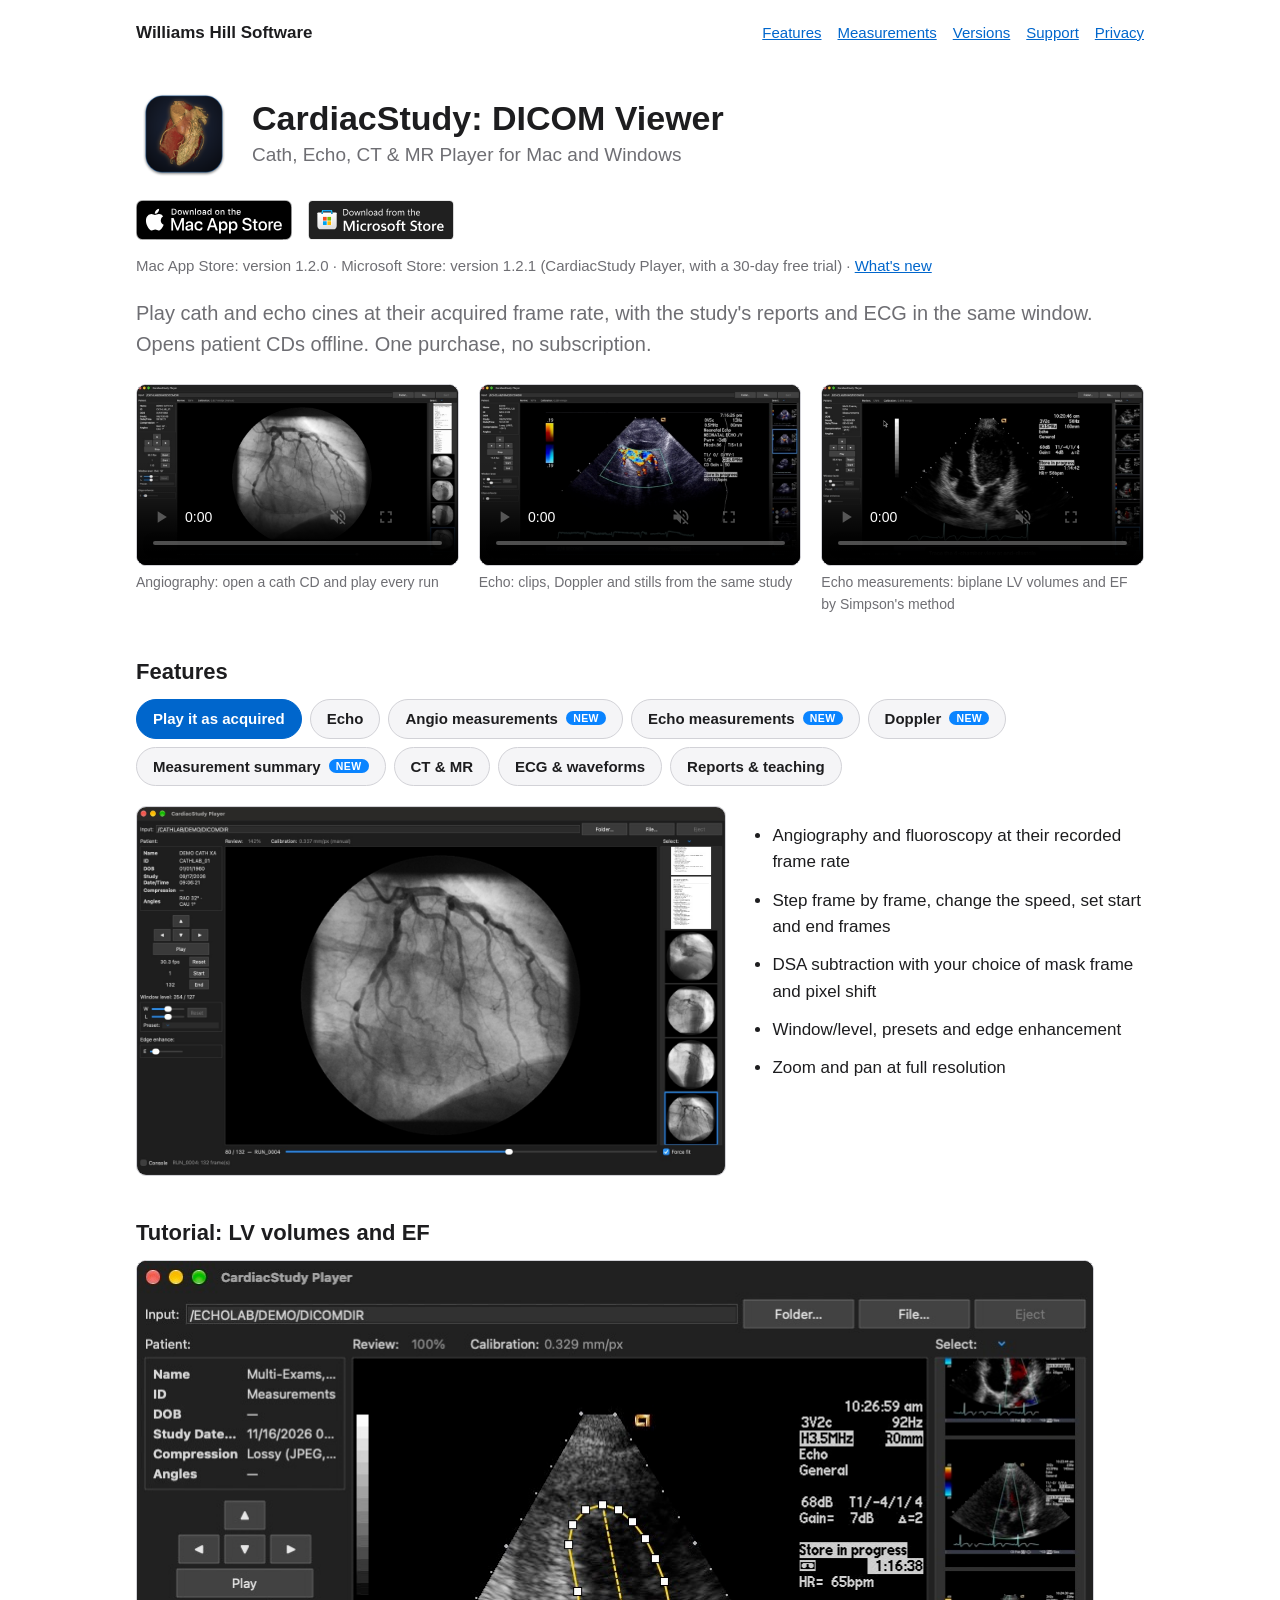
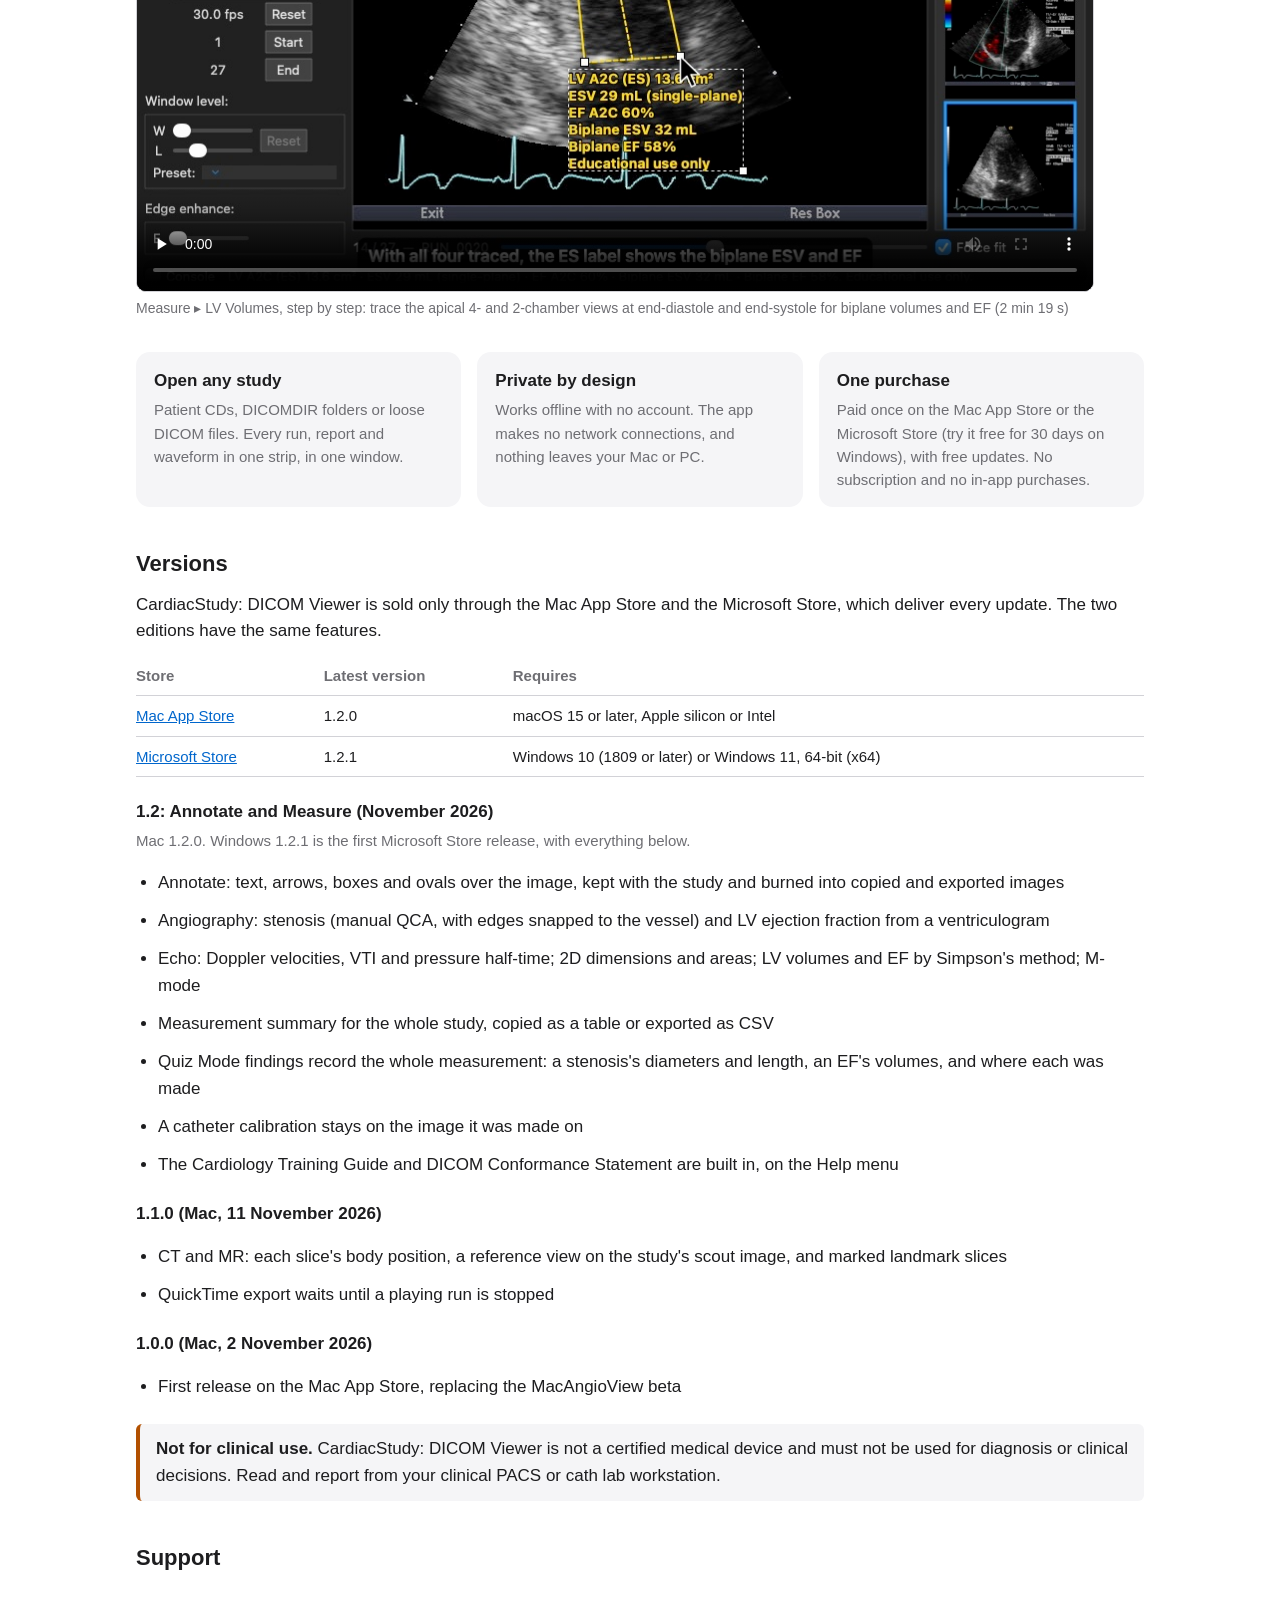
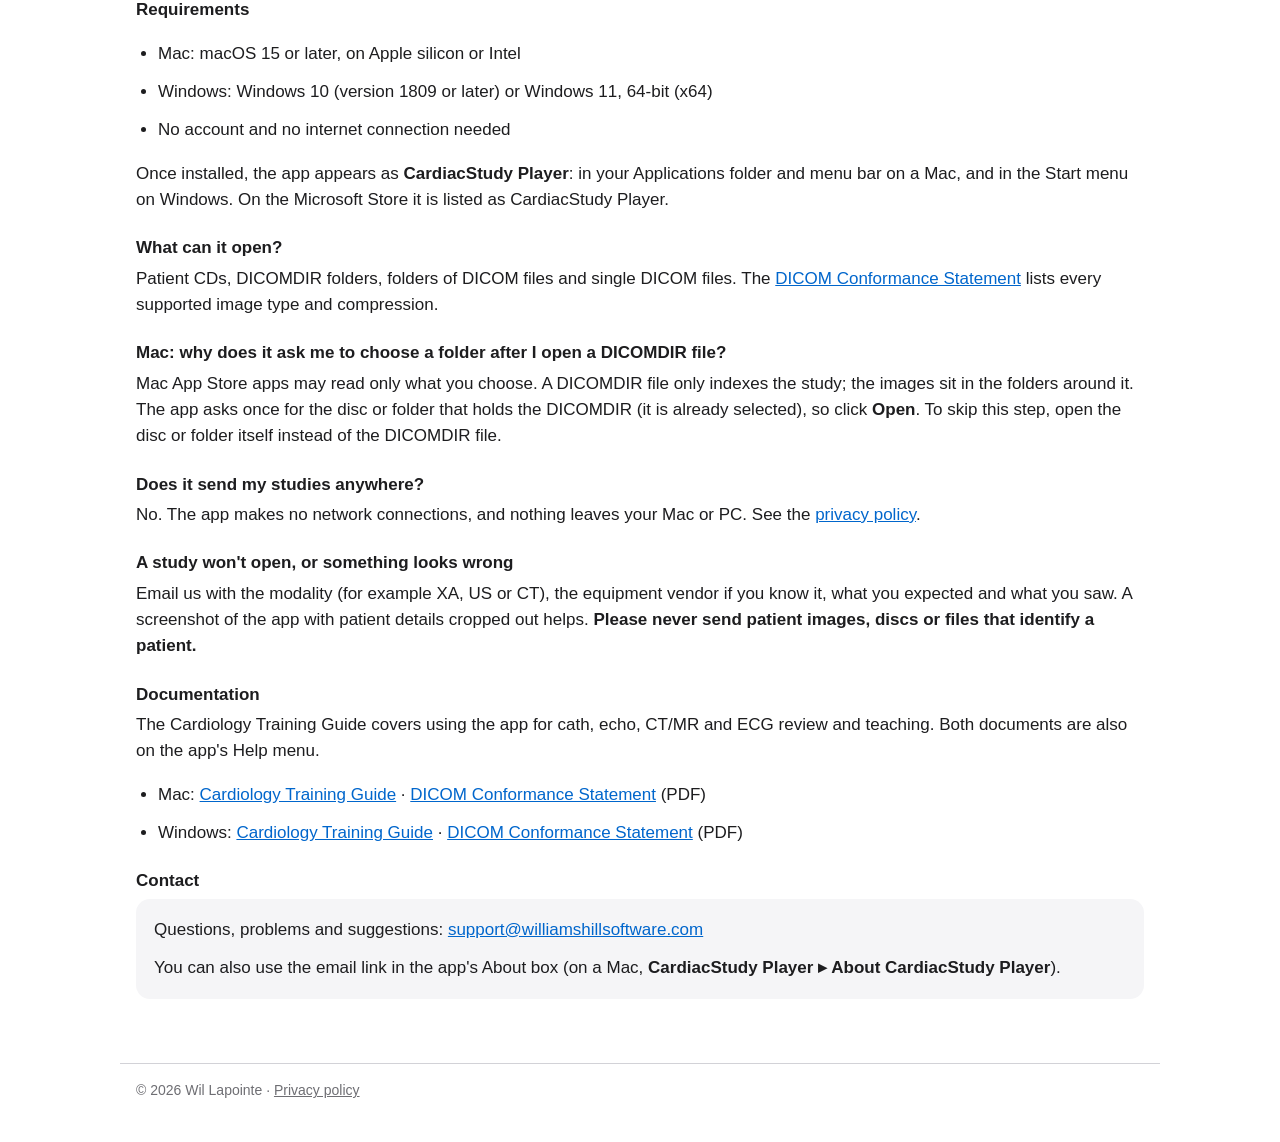
==== cardiacstudy-player/index.html @ da665a89 "Measurements by modality page; training guide with the new chapter /cardiacstudy-player/measurements" ====
<!doctype html>
<html lang="en">
<head>
<meta charset="utf-8">
<meta name="viewport" content="width=device-width, initial-scale=1">
<title>CardiacStudy: DICOM Viewer — Cath, Echo, CT &amp; MR Player for Mac and Windows</title>
<meta name="description" content="CardiacStudy: DICOM Viewer is a DICOM viewer for Mac and Windows for cath, echo, cardiac CT/MR and ECG studies: cines at their acquired frame rate, reports and ECG alongside, measurements and Quiz Mode for teaching. Offline, one purchase on the Mac App Store or the Microsoft Store.">
<link rel="stylesheet" href="/site.css">
<link rel="icon" href="/cardiacstudy-player/icon.png">
</head>
<body class="wide">
<header class="site">
  <a class="brand" href="/">Williams Hill Software</a>
  <nav><a href="#features">Features</a><a href="/cardiacstudy-player/measurements.html">Measurements</a><a href="#versions">Versions</a><a href="#support">Support</a><a href="/cardiacstudy-player/privacy.html">Privacy</a></nav>
</header>
<main>
  <div class="app-head">
    <img src="/cardiacstudy-player/icon.png" alt="CardiacStudy: DICOM Viewer icon">
    <div>
      <h1>CardiacStudy: DICOM Viewer</h1>
      <p>Cath, Echo, CT &amp; MR Player for Mac and Windows</p>
    </div>
  </div>

  <div class="badges">
    <a class="store-badge" href="https://apps.apple.com/app/id6824492948">
      <picture>
        <source srcset="/badges/mac-app-store-white.svg" media="(prefers-color-scheme: dark)">
        <img src="/badges/mac-app-store-black.svg" alt="Download on the Mac App Store" width="156" height="40">
      </picture>
    </a>
    <a class="store-badge" href="https://apps.microsoft.com/detail/9NCS1WJT41L2">
      <picture>
        <source srcset="/badges/microsoft-store-light.svg" media="(prefers-color-scheme: dark)">
        <img src="/badges/microsoft-store-dark.svg" alt="Get it from Microsoft" width="147" height="40">
      </picture>
    </a>
  </div>
  <p class="latest">Mac App Store: version <span id="mac-version">1.2.0</span> · Microsoft Store: version 1.2.1 (CardiacStudy Player, with a 30-day free trial) · <a href="#versions">What's new</a></p>

  <p class="lede">Play cath and echo cines at their acquired frame rate, with the study's reports and ECG in the same window. Opens patient CDs offline. One purchase, no subscription.</p>

  <div class="previews">
    <figure>
      <video src="/cardiacstudy-player/media/preview-angiography.mp4" poster="/cardiacstudy-player/media/poster-angiography.jpg"
             width="960" height="540" autoplay muted loop playsinline controls preload="metadata"
             aria-label="App preview: opening a cath study and playing coronary angiography runs"></video>
      <figcaption>Angiography: open a cath CD and play every run</figcaption>
    </figure>
    <figure>
      <video src="/cardiacstudy-player/media/preview-echo.mp4" poster="/cardiacstudy-player/media/poster-echo.jpg"
             width="960" height="540" autoplay muted loop playsinline controls preload="metadata"
             aria-label="App preview: playing echocardiography clips"></video>
      <figcaption>Echo: clips, Doppler and stills from the same study</figcaption>
    </figure>
    <figure>
      <video src="/cardiacstudy-player/media/preview-echo-biplane.mp4" poster="/cardiacstudy-player/media/poster-echo-biplane.jpg"
             width="960" height="540" autoplay muted loop playsinline controls preload="metadata"
             aria-label="App preview: tracing the left ventricle for biplane Simpson's volumes and ejection fraction"></video>
      <figcaption>Echo measurements: biplane LV volumes and EF by Simpson's method</figcaption>
    </figure>
  </div>

  <h2 id="features">Features</h2>
  <div class="tabs" role="tablist" aria-label="Features" hidden>
    <button class="tab" role="tab" aria-selected="true" aria-controls="f-play" id="t-play">Play it as acquired</button>
    <button class="tab" role="tab" aria-selected="false" aria-controls="f-echo" id="t-echo">Echo</button>
    <button class="tab" role="tab" aria-selected="false" aria-controls="f-angio-measure" id="t-angio-measure">Angio measurements <span class="new">New</span></button>
    <button class="tab" role="tab" aria-selected="false" aria-controls="f-echo-measure" id="t-echo-measure">Echo measurements <span class="new">New</span></button>
    <button class="tab" role="tab" aria-selected="false" aria-controls="f-doppler" id="t-doppler">Doppler <span class="new">New</span></button>
    <button class="tab" role="tab" aria-selected="false" aria-controls="f-summary" id="t-summary">Measurement summary <span class="new">New</span></button>
    <button class="tab" role="tab" aria-selected="false" aria-controls="f-ct" id="t-ct">CT &amp; MR</button>
    <button class="tab" role="tab" aria-selected="false" aria-controls="f-ecg" id="t-ecg">ECG &amp; waveforms</button>
    <button class="tab" role="tab" aria-selected="false" aria-controls="f-report" id="t-report">Reports &amp; teaching</button>
  </div>

  <section class="page" id="f-play" role="tabpanel" aria-labelledby="t-play">
    <img src="/cardiacstudy-player/media/angiography.jpg" width="1440" height="900" loading="lazy"
         alt="CardiacStudy: DICOM Viewer showing a coronary angiogram with the run thumbnails beside it">
    <div>
      <h3>Play it as acquired</h3>
      <ul>
        <li>Angiography and fluoroscopy at their recorded frame rate</li>
        <li>Step frame by frame, change the speed, set start and end frames</li>
        <li>DSA subtraction with your choice of mask frame and pixel shift</li>
        <li>Window/level, presets and edge enhancement</li>
        <li>Zoom and pan at full resolution</li>
      </ul>
    </div>
  </section>

  <section class="page" id="f-echo" role="tabpanel" aria-labelledby="t-echo">
    <img src="/cardiacstudy-player/media/echo.jpg" width="1440" height="900" loading="lazy"
         alt="CardiacStudy: DICOM Viewer showing an echocardiography Doppler image">
    <div>
      <h3>Echo</h3>
      <ul>
        <li>Echo clips, video and still images</li>
        <li>Calipers calibrated from the ultrasound region or to catheter size</li>
        <li>Reads current DICOM compression, including JPEG XL</li>
      </ul>
    </div>
  </section>

  <section class="page" id="f-angio-measure" role="tabpanel" aria-labelledby="t-angio-measure">
    <img src="/cardiacstudy-player/media/angio-stenosis.jpg" width="1440" height="900" loading="lazy"
         alt="CardiacStudy: DICOM Viewer zoomed onto a circumflex lesion measured at 68% diameter stenosis, calibrated on the guiding catheter">
    <div>
      <h3>Angio measurements (new in 1.2)</h3>
      <ul>
        <li>Stenosis: reference and minimal lumen diameters that snap to the vessel edges, a second reference and lesion length</li>
        <li>% diameter and % area stenosis, in millimetres once the caliper is calibrated on the catheter</li>
        <li>LV ejection fraction from end-diastolic and end-systolic ventriculogram traces</li>
        <li>Text, arrows, boxes and ovals, kept with the study and burned into copies and exports</li>
        <li>Every result is labelled "Educational use only"</li>
      </ul>
      <p><a href="/cardiacstudy-player/measurements.html">All measurements by modality</a></p>
    </div>
  </section>

  <section class="page" id="f-echo-measure" role="tabpanel" aria-labelledby="t-echo-measure">
    <img src="/cardiacstudy-player/media/echo-biplane.jpg" width="1440" height="900" loading="lazy"
         alt="CardiacStudy: DICOM Viewer showing an apical 2-chamber LV trace with the biplane Simpson's volumes and ejection fraction">
    <div>
      <h3>Echo measurements (new in 1.2)</h3>
      <ul>
        <li>LV volumes and EF by Simpson's method, single-plane or biplane across two clips</li>
        <li>Doppler velocities, VTI and pressure half-time, with E/A and E/e′</li>
        <li>2D dimensions and areas, LV mass, LA volume and M-mode</li>
        <li>Each calibrated by the ultrasound region it is drawn in</li>
        <li>A measurement summary for the whole study, copied as a table or exported as CSV, with no patient details from the images</li>
      </ul>
      <p><a href="/cardiacstudy-player/measurements.html">All measurements by modality</a></p>
    </div>
  </section>

  <section class="page" id="f-doppler" role="tabpanel" aria-labelledby="t-doppler">
    <img src="/cardiacstudy-player/media/echo-doppler.jpg" width="1440" height="900" loading="lazy"
         alt="CardiacStudy: DICOM Viewer showing a mitral inflow pulsed-wave Doppler strip with E and A velocities, peak gradients and E/A measured">
    <div>
      <h3>Doppler (new in 1.2)</h3>
      <ul>
        <li>Peak velocities and gradients, VTI and pressure half-time on PW and CW Doppler strips</li>
        <li>E/A and E/e′ worked out for you</li>
        <li>Calibrated from the Doppler region's own velocity scale, so no manual setup</li>
        <li>The pointer is a crosshair wherever a click places a point</li>
      </ul>
    </div>
  </section>

  <section class="page" id="f-summary" role="tabpanel" aria-labelledby="t-summary">
    <img src="/cardiacstudy-player/media/measurement-summary.jpg" width="1440" height="900" loading="lazy"
         alt="CardiacStudy: DICOM Viewer's Measurement Summary window listing every measurement in an echo study with study results such as biplane EF">
    <div>
      <h3>Measurement summary (new in 1.2)</h3>
      <ul>
        <li>Every measurement in the study in one window, with where each was made</li>
        <li>The mean of repeated measurements (never of stenoses)</li>
        <li>Study results that combine images, such as biplane EF, stroke volume and aortic valve area</li>
        <li>A catheter calibration is listed too, so you can see what a run's lengths are based on</li>
        <li>Copy as a table or export CSV, with no patient details from the images</li>
      </ul>
    </div>
  </section>

  <section class="page" id="f-ct" role="tabpanel" aria-labelledby="t-ct">
    <img src="/cardiacstudy-player/media/ct.jpg" width="1440" height="900" loading="lazy"
         alt="CardiacStudy: DICOM Viewer showing a cardiac CT slice with its position on a scout reference view and marked landmark slices">
    <div>
      <h3>CT &amp; MR</h3>
      <ul>
        <li>CT and MR series you step through slice by slice</li>
        <li>Each slice's body position, for example "S 42.5 mm"</li>
        <li>A reference view on the study's own scout image: click or drag it to jump to any level</li>
        <li>Mark landmark slices (Aortic root, Left main, LAD, Apex or your own names) and jump back to them</li>
      </ul>
    </div>
  </section>

  <section class="page" id="f-ecg" role="tabpanel" aria-labelledby="t-ecg">
    <img src="/cardiacstudy-player/media/ecg.jpg" width="1440" height="900" loading="lazy"
         alt="CardiacStudy: DICOM Viewer showing a 12-lead ECG drawn as lead strips">
    <div>
      <h3>ECG &amp; waveforms</h3>
      <ul>
        <li>12-lead ECG and hemodynamic waveforms drawn as calibrated lead strips</li>
        <li>Paged like a document, right beside the imaging</li>
      </ul>
    </div>
  </section>

  <section class="page" id="f-report" role="tabpanel" aria-labelledby="t-report">
    <img src="/cardiacstudy-player/media/report.jpg" width="1440" height="900" loading="lazy"
         alt="CardiacStudy: DICOM Viewer showing a quantitative arteriography report">
    <div>
      <h3>Reports &amp; teaching</h3>
      <ul>
        <li>Structured reports, PDF reports and presentation states, paged like documents</li>
        <li>Quiz Mode: hide the report, read the images cold, record your findings with the measurements behind them, then compare</li>
        <li>Export QuickTime movies and still frames for lectures</li>
        <li>Crop burned-in patient details out of exported images</li>
      </ul>
    </div>
  </section>

  <h2 id="tutorial">Tutorial: LV volumes and EF</h2>
  <figure class="tutorial">
    <video src="/cardiacstudy-player/media/walkthrough-lv-volumes.mp4" poster="/cardiacstudy-player/media/poster-walkthrough-lv-volumes.jpg"
           width="958" height="632" controls playsinline preload="none"
           aria-label="Tutorial: tracing the LV in apical 4- and 2-chamber views at end-diastole and end-systole for biplane Simpson's volumes and ejection fraction"></video>
    <figcaption>Measure ▸ LV Volumes, step by step: trace the apical 4- and 2-chamber views at end-diastole and end-systole for biplane volumes and EF (2 min 19 s)</figcaption>
  </figure>

  <div class="facts">
    <div><strong>Open any study</strong><p>Patient CDs, DICOMDIR folders or loose DICOM files. Every run, report and waveform in one strip, in one window.</p></div>
    <div><strong>Private by design</strong><p>Works offline with no account. The app makes no network connections, and nothing leaves your Mac or PC.</p></div>
    <div><strong>One purchase</strong><p>Paid once on the Mac App Store or the Microsoft Store (try it free for 30 days on Windows), with free updates. No subscription and no in-app purchases.</p></div>
  </div>

  <h2 id="versions">Versions</h2>
  <p>CardiacStudy: DICOM Viewer is sold only through the Mac App Store and the Microsoft Store, which deliver every update. The two editions have the same features.</p>
  <table class="versions">
    <thead><tr><th>Store</th><th>Latest version</th><th>Requires</th></tr></thead>
    <tbody>
      <tr><td><a href="https://apps.apple.com/app/id6824492948">Mac App Store</a></td><td><span id="mac-version-2">1.2.0</span></td><td>macOS 15 or later, Apple silicon or Intel</td></tr>
      <tr><td><a href="https://apps.microsoft.com/detail/9NCS1WJT41L2">Microsoft Store</a></td><td>1.2.1</td><td>Windows 10 (1809 or later) or Windows 11, 64-bit (x64)</td></tr>
    </tbody>
  </table>

  <h3>1.2: Annotate and Measure (November 2026)</h3>
  <p class="ver-note">Mac 1.2.0. Windows 1.2.1 is the first Microsoft Store release, with everything below.</p>
  <ul>
    <li>Annotate: text, arrows, boxes and ovals over the image, kept with the study and burned into copied and exported images</li>
    <li>Angiography: stenosis (manual QCA, with edges snapped to the vessel) and LV ejection fraction from a ventriculogram</li>
    <li>Echo: Doppler velocities, VTI and pressure half-time; 2D dimensions and areas; LV volumes and EF by Simpson's method; M-mode</li>
    <li>Measurement summary for the whole study, copied as a table or exported as CSV</li>
    <li>Quiz Mode findings record the whole measurement: a stenosis's diameters and length, an EF's volumes, and where each was made</li>
    <li>A catheter calibration stays on the image it was made on</li>
    <li>The Cardiology Training Guide and DICOM Conformance Statement are built in, on the Help menu</li>
  </ul>

  <h3>1.1.0 (Mac, 11 November 2026)</h3>
  <ul>
    <li>CT and MR: each slice's body position, a reference view on the study's scout image, and marked landmark slices</li>
    <li>QuickTime export waits until a playing run is stopped</li>
  </ul>

  <h3>1.0.0 (Mac, 2 November 2026)</h3>
  <ul>
    <li>First release on the Mac App Store, replacing the MacAngioView beta</li>
  </ul>

  <div class="notice">
    <p><strong>Not for clinical use.</strong> CardiacStudy: DICOM Viewer is not a certified medical device and must not be used for diagnosis or clinical decisions. Read and report from your clinical PACS or cath lab workstation.</p>
  </div>

  <h2 id="support">Support</h2>

  <h3>Requirements</h3>
  <ul>
    <li>Mac: macOS 15 or later, on Apple silicon or Intel</li>
    <li>Windows: Windows 10 (version 1809 or later) or Windows 11, 64-bit (x64)</li>
    <li>No account and no internet connection needed</li>
  </ul>
  <p>Once installed, the app appears as <strong>CardiacStudy Player</strong>: in your Applications folder and menu bar on a Mac, and in the Start menu on Windows. On the Microsoft Store it is listed as CardiacStudy Player.</p>

  <h3>What can it open?</h3>
  <p>Patient CDs, DICOMDIR folders, folders of DICOM files and single DICOM files. The <a href="/cardiacstudy-player/DICOM_CONFORMANCE.pdf">DICOM Conformance Statement</a> lists every supported image type and compression.</p>

  <h3>Mac: why does it ask me to choose a folder after I open a DICOMDIR file?</h3>
  <p>Mac App Store apps may read only what you choose. A DICOMDIR file only indexes the study; the images sit in the folders around it. The app asks once for the disc or folder that holds the DICOMDIR (it is already selected), so click <strong>Open</strong>. To skip this step, open the disc or folder itself instead of the DICOMDIR file.</p>

  <h3>Does it send my studies anywhere?</h3>
  <p>No. The app makes no network connections, and nothing leaves your Mac or PC. See the <a href="/cardiacstudy-player/privacy.html">privacy policy</a>.</p>

  <h3>A study won't open, or something looks wrong</h3>
  <p>Email us with the modality (for example XA, US or CT), the equipment vendor if you know it, what you expected and what you saw. A screenshot of the app with patient details cropped out helps. <strong>Please never send patient images, discs or files that identify a patient.</strong></p>

  <h3>Documentation</h3>
  <p>The Cardiology Training Guide covers using the app for cath, echo, CT/MR and ECG review and teaching. Both documents are also on the app's Help menu.</p>
  <ul>
    <li>Mac: <a href="/cardiacstudy-player/CardiacStudyPlayer-Cardiology-Training-Guide.pdf">Cardiology Training Guide</a> · <a href="/cardiacstudy-player/DICOM_CONFORMANCE.pdf">DICOM Conformance Statement</a> (PDF)</li>
    <li>Windows: <a href="/cardiacstudy-player/windows/CardiacStudyPlayer-Cardiology-Training-Guide.pdf">Cardiology Training Guide</a> · <a href="/cardiacstudy-player/windows/DICOM_CONFORMANCE.pdf">DICOM Conformance Statement</a> (PDF)</li>
  </ul>

  <h3>Contact</h3>
  <div class="contact">
    <p>Questions, problems and suggestions: <a href="mailto:support@williamshillsoftware.com">support@williamshillsoftware.com</a></p>
    <p>You can also use the email link in the app's About box (on a Mac, <strong>CardiacStudy Player ▸ About CardiacStudy Player</strong>).</p>
  </div>
</main>
<footer>© 2026 Wil Lapointe · <a href="/cardiacstudy-player/privacy.html">Privacy policy</a></footer>
<script>
// Feature pages: one page at a time once JavaScript runs; without it every
// page shows, stacked.
(function () {
  var tabs = document.querySelector('.tabs');
  if (!tabs) return;
  var buttons = tabs.querySelectorAll('.tab');
  function show(btn) {
    buttons.forEach(function (b) {
      var on = b === btn;
      b.setAttribute('aria-selected', String(on));
      document.getElementById(b.getAttribute('aria-controls')).hidden = !on;
    });
  }
  tabs.hidden = false;
  show(buttons[0]);
  tabs.addEventListener('click', function (e) {
    var btn = e.target.closest('.tab');
    if (btn) show(btn);
  });
})();
</script>
<script>
// The Mac App Store's current version, from Apple's public lookup (JSONP,
// as it sends no CORS header). On any failure the version written above stays.
function macVersion(r) {
  var v = r && r.results && r.results[0] && r.results[0].version;
  if (!v) return;
  ['mac-version', 'mac-version-2'].forEach(function (id) {
    var el = document.getElementById(id);
    if (el) el.textContent = v;
  });
}
</script>
<script async src="https://itunes.apple.com/lookup?id=6824492948&amp;callback=macVersion"></script>
</body>
</html>
---- site.css ----
:root {
  --bg: #ffffff; --panel: #f5f5f7; --text: #1d1d1f; --muted: #6e6e73;
  --rule: #d2d2d7; --link: #0066cc; --warn: #b25000;
}
@media (prefers-color-scheme: dark) {
  :root {
    --bg: #1d1d1f; --panel: #2c2c2e; --text: #f5f5f7; --muted: #a1a1a6;
    --rule: #424245; --link: #2997ff; --warn: #ff9f0a;
  }
}
* { box-sizing: border-box; }
body {
  margin: 0; background: var(--bg); color: var(--text);
  font: 17px/1.55 -apple-system, BlinkMacSystemFont, "Helvetica Neue", Helvetica, Arial, sans-serif;
}
a { color: var(--link); }
header.site {
  max-width: 760px; margin: 0 auto; padding: 20px 16px 0;
  display: flex; justify-content: space-between; align-items: baseline; gap: 16px; flex-wrap: wrap;
}
header.site .brand { font-weight: 600; color: var(--text); text-decoration: none; }
header.site nav a { margin-left: 16px; font-size: 15px; }
header.site nav a:first-child { margin-left: 0; }
main { max-width: 760px; margin: 0 auto; padding: 40px 16px 64px; }
h1 { font-size: 34px; line-height: 1.15; margin: 0 0 6px; }
h2 { font-size: 22px; margin: 40px 0 10px; }
h3 { font-size: 17px; margin: 22px 0 4px; }
p, li { margin: 0 0 12px; }
ul { padding-left: 22px; }
.lede { font-size: 20px; color: var(--muted); margin: 0 0 24px; }
.updated { color: var(--muted); margin: 0 0 32px; }
.app-head { display: flex; gap: 20px; align-items: center; margin-bottom: 8px; }
.app-head img { width: 96px; height: 96px; flex: none; }
.app-head h1 { margin: 0; }
.app-head p { margin: 2px 0 0; color: var(--muted); font-size: 19px; }
.card {
  display: flex; gap: 18px; align-items: center; padding: 18px;
  background: var(--panel); border-radius: 14px; text-decoration: none; color: var(--text);
}
.card img { width: 72px; height: 72px; flex: none; }
.card strong { display: block; font-size: 19px; }
.card span { color: var(--muted); }
/* Apple badge rules: at least 40 px tall, clear space of a quarter of its height. */
.store-badge { display: inline-block; margin: 10px 0 14px; }
.store-badge img { display: block; height: 40px; width: auto; }
.notice {
  border-left: 4px solid var(--warn); background: var(--panel);
  padding: 12px 16px; border-radius: 6px; margin: 24px 0;
}
.notice p { margin: 0; }
.contact { background: var(--panel); border-radius: 14px; padding: 18px; }
.contact p:last-child { margin-bottom: 0; }
footer {
  max-width: 760px; margin: 0 auto; padding: 16px 16px 40px;
  border-top: 1px solid var(--rule); color: var(--muted); font-size: 14px;
}
footer a { color: var(--muted); }
@media (max-width: 480px) {
  h1 { font-size: 28px; }
  .app-head img { width: 72px; height: 72px; }
}

/* Wide product page (CardiacStudy Player): room for two columns of media. */
body.wide header.site, body.wide main, body.wide footer { max-width: 1040px; }
.previews {
  display: grid; grid-template-columns: repeat(auto-fit, minmax(min(100%, 300px), 1fr));
  gap: 20px; margin: 8px 0 8px;
}
.previews figure { margin: 0; min-width: 0; }
.previews video, .page img {
  display: block; width: 100%; height: auto; background: #000;
  border: 1px solid var(--rule); border-radius: 10px;
}
.previews figcaption { color: var(--muted); font-size: 14px; margin-top: 6px; }
.tutorial { margin: 8px 0 24px; max-width: 958px; }
.tutorial video { display: block; width: 100%; height: auto; background: #000; border: 1px solid var(--rule); border-radius: 10px; }
.tutorial figcaption { color: var(--muted); font-size: 14px; margin-top: 6px; }
.new { font-size: .7em; font-weight: 700; text-transform: uppercase; letter-spacing: .04em; color: #fff; background: #0a84ff; border-radius: 999px; padding: 1px 7px; margin-left: 4px; vertical-align: 2px; }
.tabs { display: flex; flex-wrap: wrap; gap: 8px; margin: 0 0 20px; }
.tab {
  font: inherit; font-size: 15px; font-weight: 600; cursor: pointer;
  background: var(--panel); color: var(--text); border: 1px solid var(--rule);
  border-radius: 999px; padding: 7px 16px;
}
.tab[aria-selected="true"] { background: var(--link); border-color: var(--link); color: #fff; }
.page {
  display: grid; grid-template-columns: minmax(0, 3fr) minmax(0, 2fr);
  gap: 24px; align-items: start; margin-bottom: 28px;
}
.page h3 { margin-top: 0; }
.tabs:not([hidden]) ~ .page h3 { display: none; }
.facts {
  display: grid; grid-template-columns: repeat(auto-fit, minmax(240px, 1fr));
  gap: 16px; margin: 32px 0 8px;
}
.facts div { background: var(--panel); border-radius: 14px; padding: 16px 18px; }
.facts p { margin: 4px 0 0; color: var(--muted); font-size: 15px; }
@media (max-width: 720px) {
  .page { grid-template-columns: 1fr; }
}
.tabs[hidden], .page[hidden] { display: none; }
.badges { display: flex; flex-wrap: wrap; gap: 0 16px; align-items: center; }
.latest { color: var(--muted); font-size: 15px; margin: 0 0 20px; }
table.versions { border-collapse: collapse; width: 100%; margin: 8px 0 16px; font-size: 15px; }
table.versions th, table.versions td { text-align: left; padding: 8px 12px 8px 0; border-bottom: 1px solid var(--rule); vertical-align: top; }
table.versions th { color: var(--muted); font-weight: 600; }
.ver-note { color: var(--muted); font-size: 15px; margin: 0 0 8px; }
/* Measurements by modality: three-column reference tables; on a phone each
   row stacks into a card, with its column names as small labels. */
table.meas { border-collapse: collapse; width: 100%; font-size: 15px; margin: 8px 0 16px; }
table.meas th, table.meas td { text-align: left; vertical-align: top; padding: 10px 12px; border-bottom: 1px solid var(--rule); }
table.meas th { color: var(--muted); font-weight: 600; background: var(--panel); }
table.meas td:first-child { font-weight: 600; width: 30%; }
table.meas td:nth-child(2) { color: var(--muted); width: 18%; }
@media (max-width: 640px) {
  table.meas thead { display: none; }
  table.meas, table.meas tbody, table.meas tr, table.meas td { display: block; width: auto; }
  table.meas tr { background: var(--panel); border-radius: 12px; padding: 12px 14px; margin: 0 0 12px; }
  table.meas td, table.meas td:first-child, table.meas td:nth-child(2) { width: auto; border: 0; padding: 2px 0; }
  table.meas td:nth-child(2)::before { content: "Available when: "; font-weight: 600; }
  table.meas td:nth-child(3) { padding-top: 6px; }
}
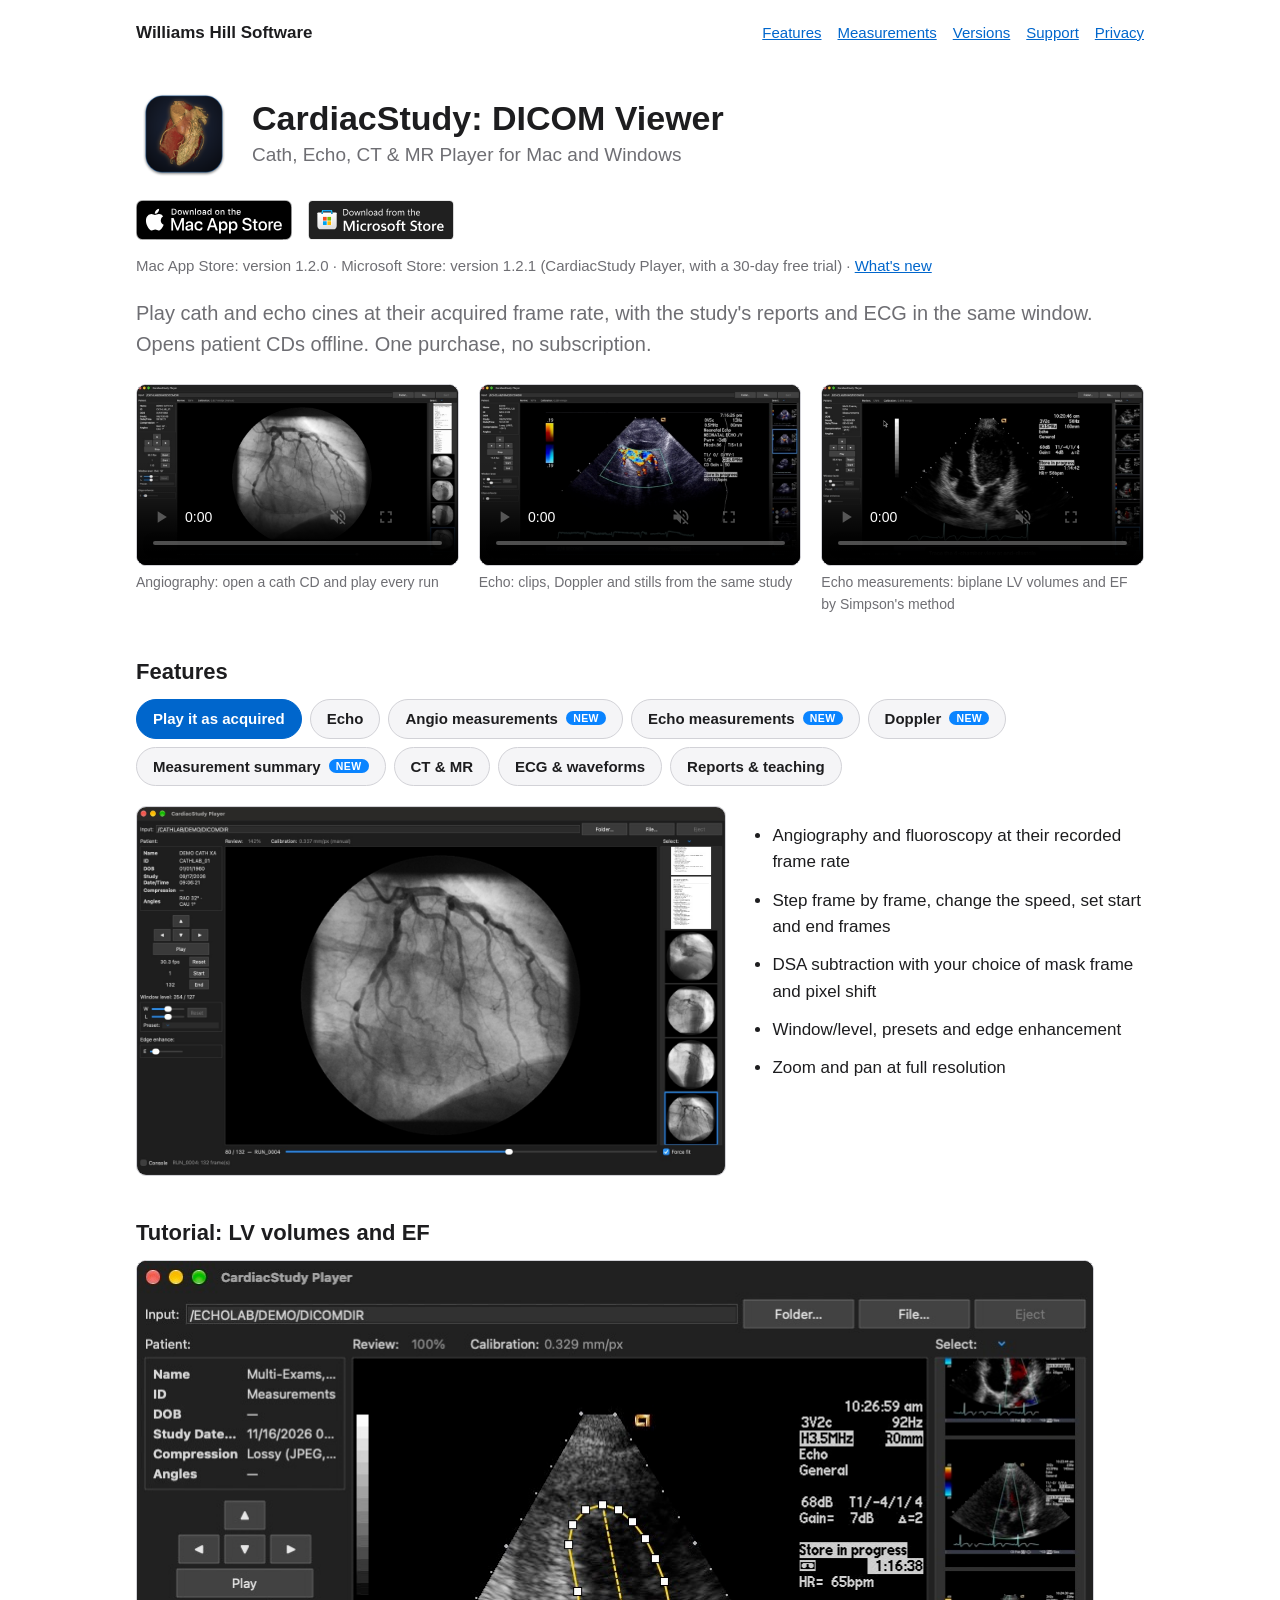
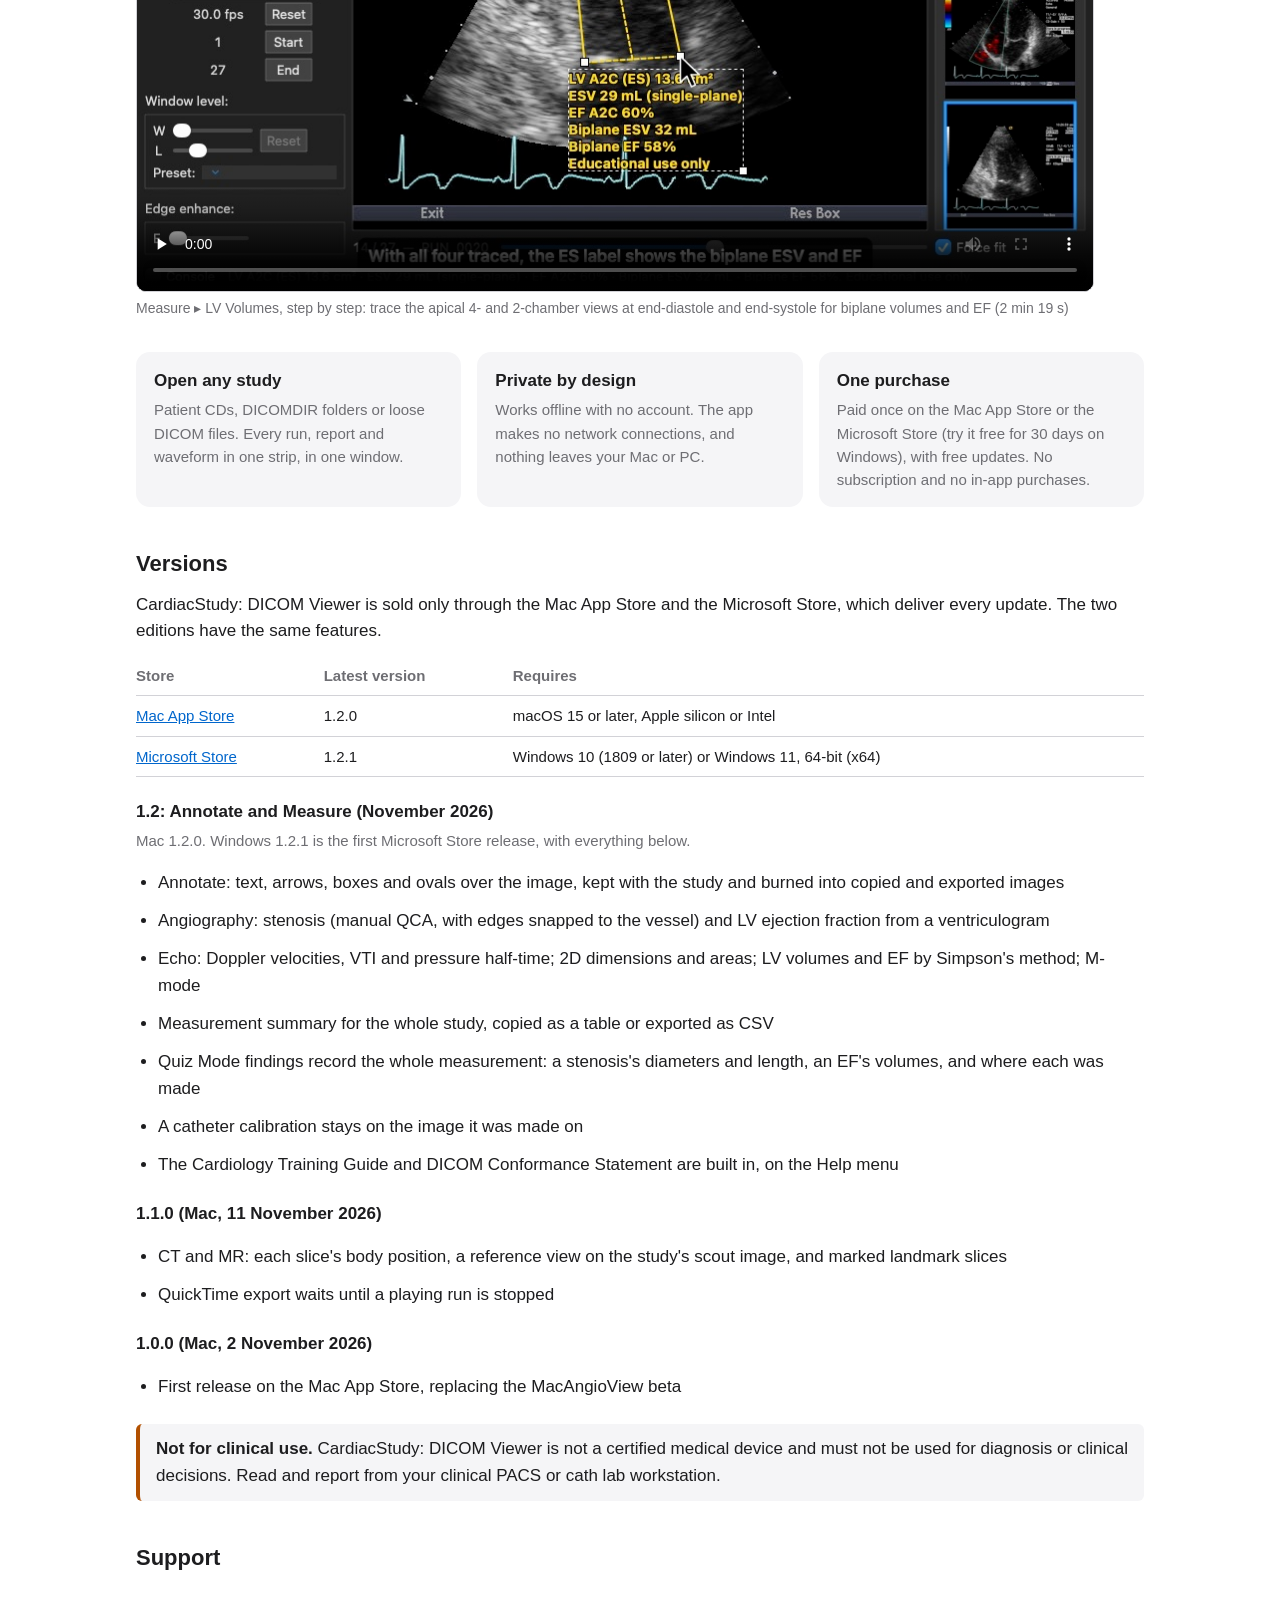
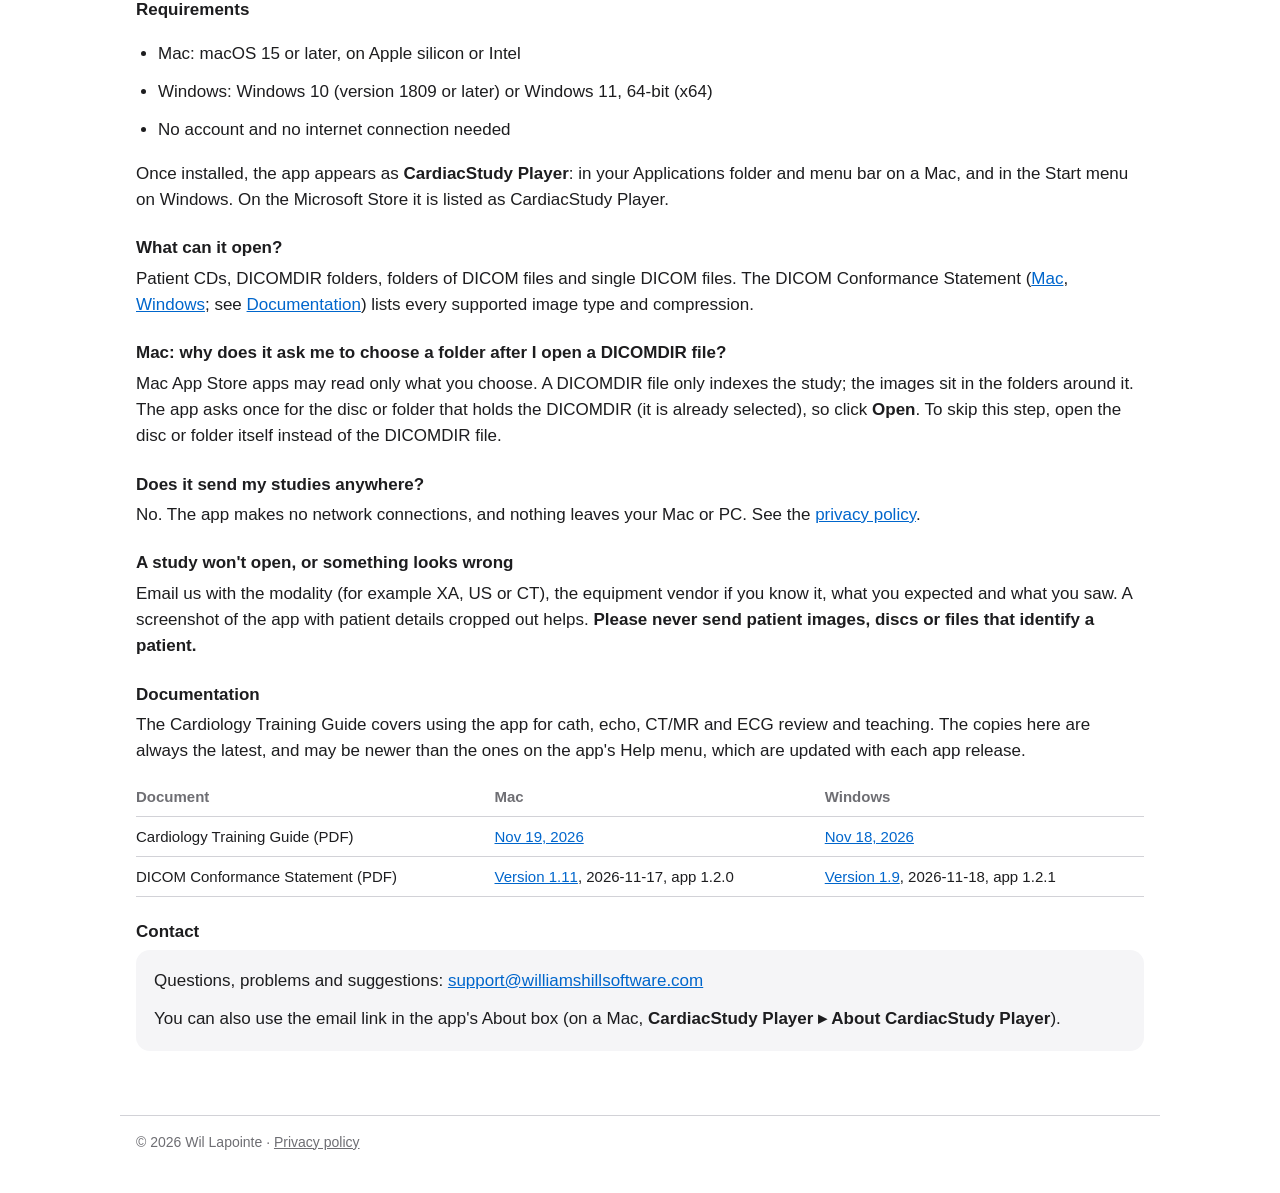
==== commit c8ea5efd: "Documents: always the latest, with the version in each link Documentation is a table of the Mac and " ====
--- a/cardiacstudy-player/index.html
+++ b/cardiacstudy-player/index.html
@@ -265,7 +265,7 @@
   <p>Once installed, the app appears as <strong>CardiacStudy Player</strong>: in your Applications folder and menu bar on a Mac, and in the Start menu on Windows. On the Microsoft Store it is listed as CardiacStudy Player.</p>
 
   <h3>What can it open?</h3>
-  <p>Patient CDs, DICOMDIR folders, folders of DICOM files and single DICOM files. The <a href="/cardiacstudy-player/DICOM_CONFORMANCE.pdf">DICOM Conformance Statement</a> lists every supported image type and compression.</p>
+  <p>Patient CDs, DICOMDIR folders, folders of DICOM files and single DICOM files. The DICOM Conformance Statement (<a href="/cardiacstudy-player/DICOM_CONFORMANCE.pdf?v=1.11">Mac</a>, <a href="/cardiacstudy-player/windows/DICOM_CONFORMANCE.pdf?v=1.9">Windows</a>; see <a href="#documentation">Documentation</a>) lists every supported image type and compression.</p>
 
   <h3>Mac: why does it ask me to choose a folder after I open a DICOMDIR file?</h3>
   <p>Mac App Store apps may read only what you choose. A DICOMDIR file only indexes the study; the images sit in the folders around it. The app asks once for the disc or folder that holds the DICOMDIR (it is already selected), so click <strong>Open</strong>. To skip this step, open the disc or folder itself instead of the DICOMDIR file.</p>
@@ -276,12 +276,19 @@
   <h3>A study won't open, or something looks wrong</h3>
   <p>Email us with the modality (for example XA, US or CT), the equipment vendor if you know it, what you expected and what you saw. A screenshot of the app with patient details cropped out helps. <strong>Please never send patient images, discs or files that identify a patient.</strong></p>
 
-  <h3>Documentation</h3>
-  <p>The Cardiology Training Guide covers using the app for cath, echo, CT/MR and ECG review and teaching. Both documents are also on the app's Help menu.</p>
-  <ul>
-    <li>Mac: <a href="/cardiacstudy-player/CardiacStudyPlayer-Cardiology-Training-Guide.pdf">Cardiology Training Guide</a> · <a href="/cardiacstudy-player/DICOM_CONFORMANCE.pdf">DICOM Conformance Statement</a> (PDF)</li>
-    <li>Windows: <a href="/cardiacstudy-player/windows/CardiacStudyPlayer-Cardiology-Training-Guide.pdf">Cardiology Training Guide</a> · <a href="/cardiacstudy-player/windows/DICOM_CONFORMANCE.pdf">DICOM Conformance Statement</a> (PDF)</li>
-  </ul>
+  <h3 id="documentation">Documentation</h3>
+  <p>The Cardiology Training Guide covers using the app for cath, echo, CT/MR and ECG review and teaching. The copies here are always the latest, and may be newer than the ones on the app's Help menu, which are updated with each app release.</p>
+  <table class="versions docs">
+    <thead><tr><th>Document</th><th>Mac</th><th>Windows</th></tr></thead>
+    <tbody>
+      <tr><td>Cardiology Training Guide (PDF)</td>
+          <td><a href="/cardiacstudy-player/CardiacStudyPlayer-Cardiology-Training-Guide.pdf?v=2026-11-19">Nov 19, 2026</a></td>
+          <td><a href="/cardiacstudy-player/windows/CardiacStudyPlayer-Cardiology-Training-Guide.pdf?v=2026-11-18">Nov 18, 2026</a></td></tr>
+      <tr><td>DICOM Conformance Statement (PDF)</td>
+          <td><a href="/cardiacstudy-player/DICOM_CONFORMANCE.pdf?v=1.11">Version 1.11</a>, 2026-11-17, app 1.2.0</td>
+          <td><a href="/cardiacstudy-player/windows/DICOM_CONFORMANCE.pdf?v=1.9">Version 1.9</a>, 2026-11-18, app 1.2.1</td></tr>
+    </tbody>
+  </table>
 
   <h3>Contact</h3>
   <div class="contact">
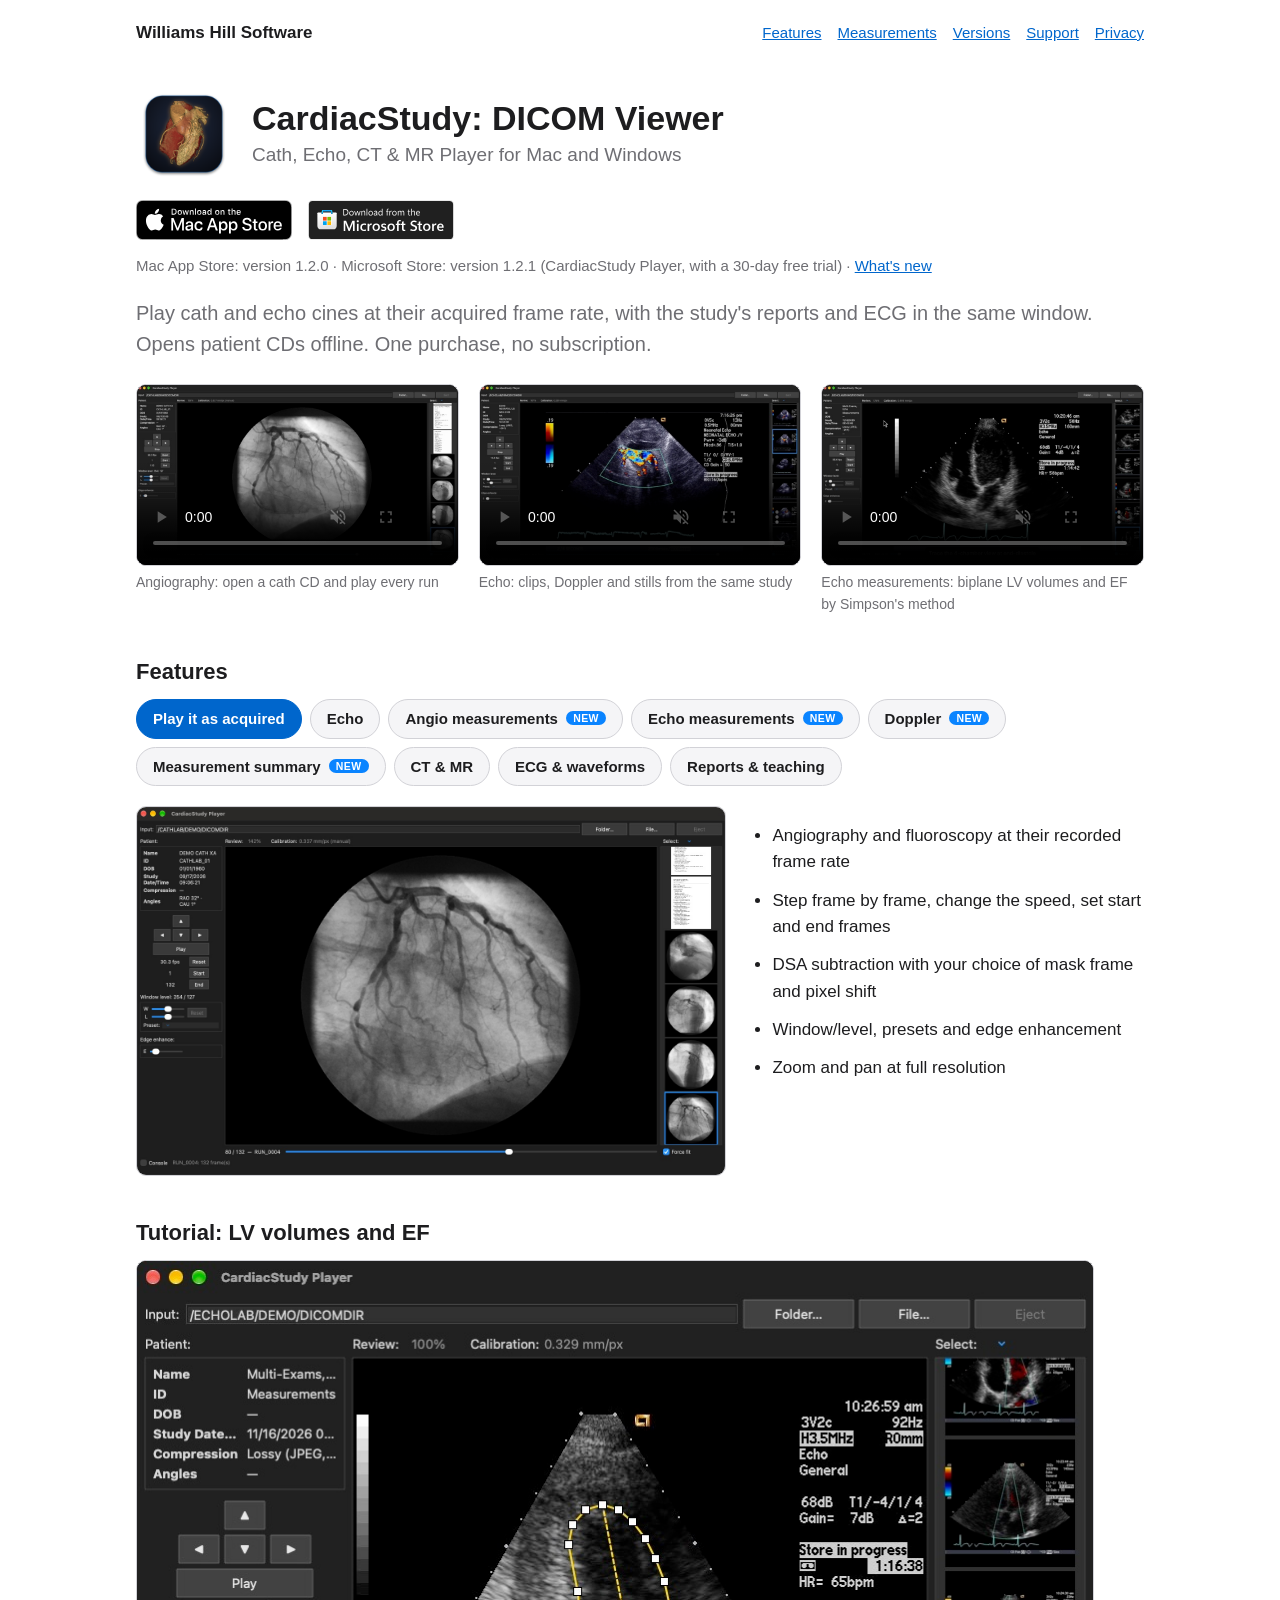
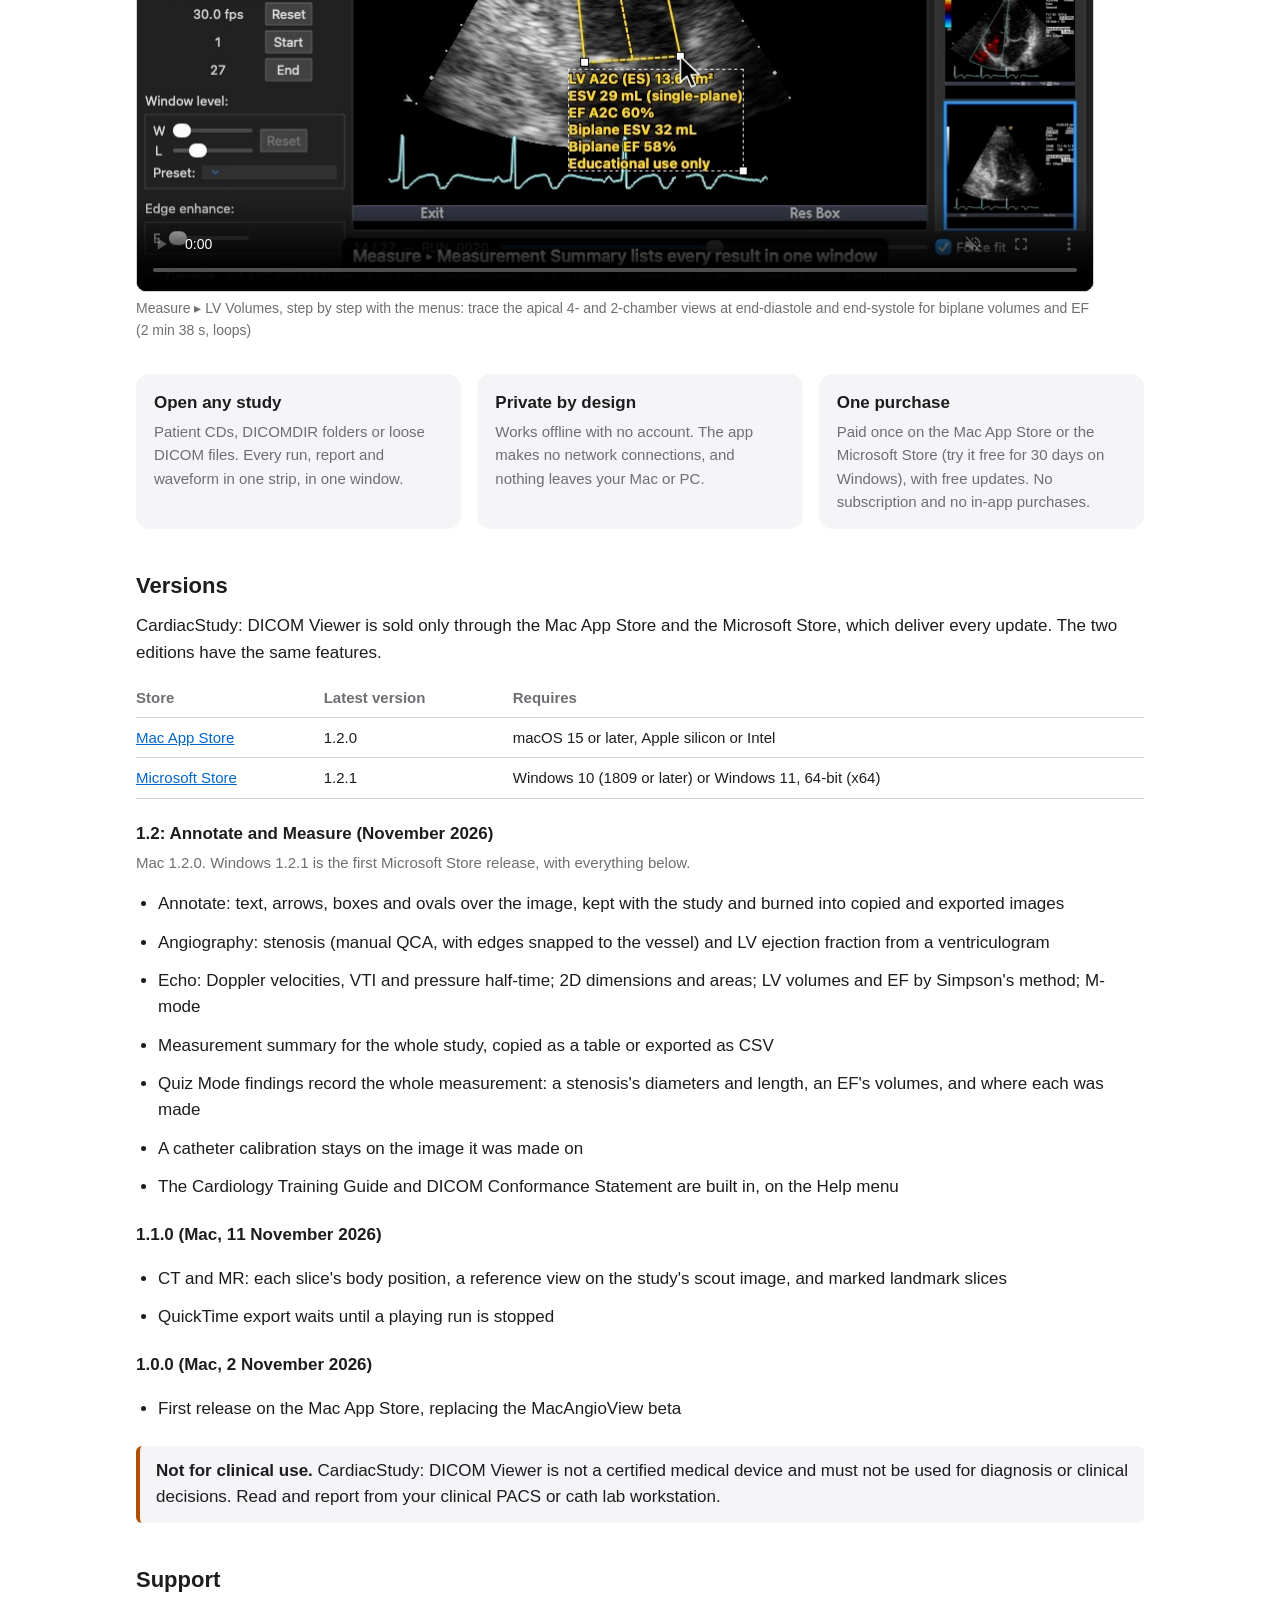
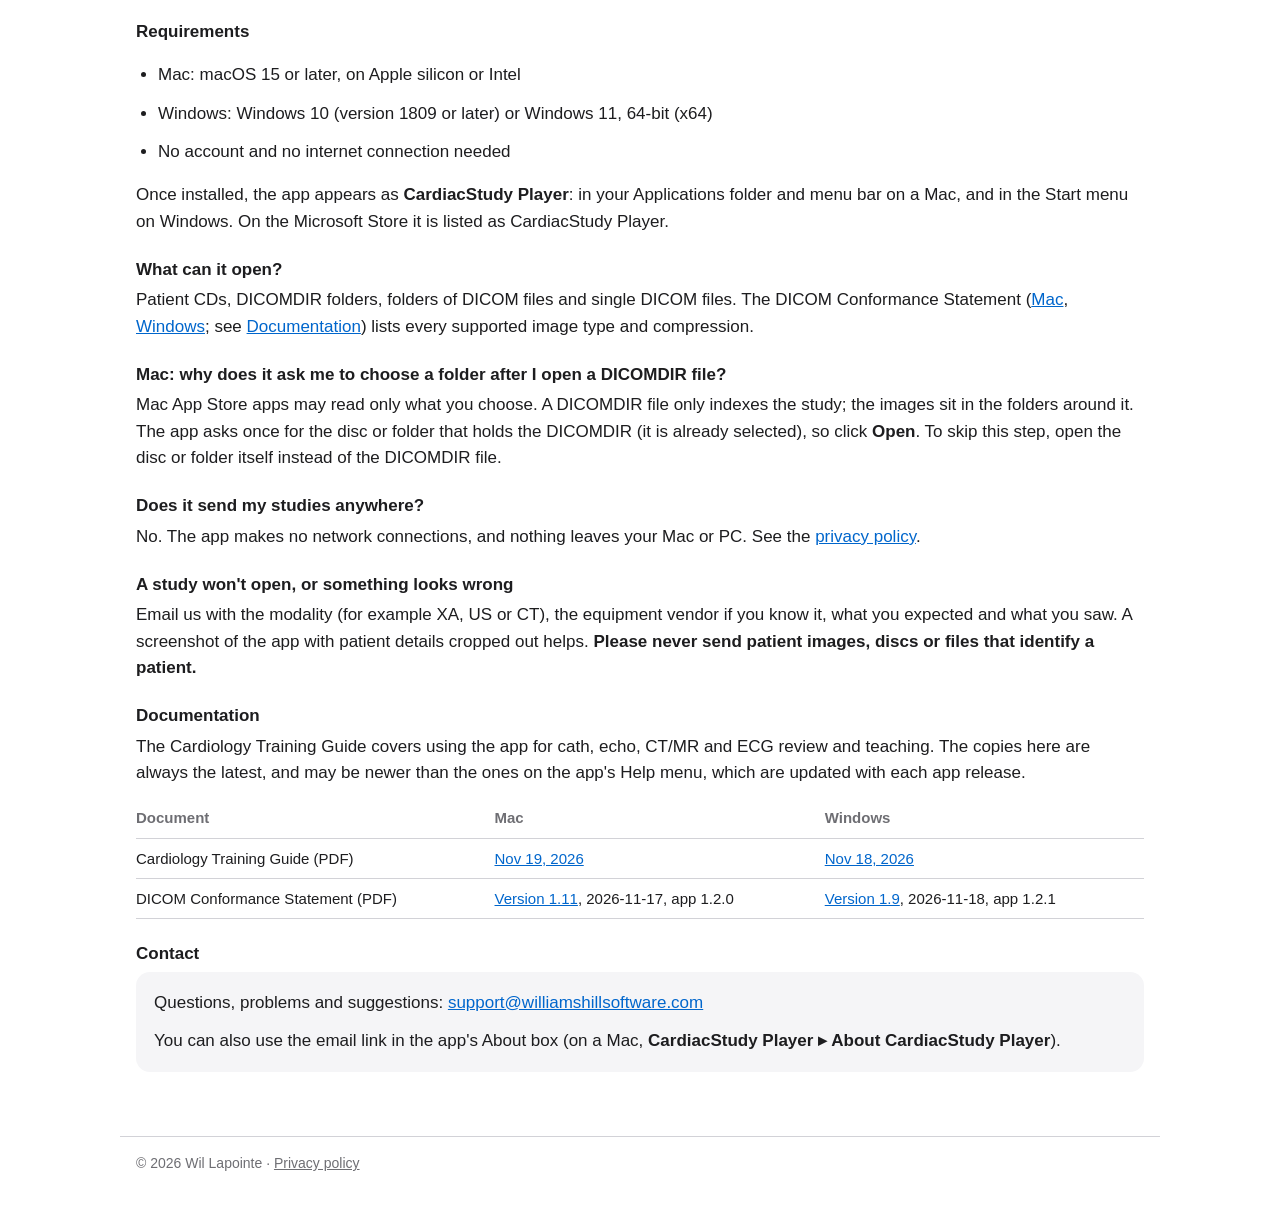
==== commit 83382a91: "LV volumes tutorial: the version with menus, looping below the preview movies Co-Authored-By: Claude" ====
--- a/cardiacstudy-player/index.html
+++ b/cardiacstudy-player/index.html
@@ -205,10 +205,10 @@
 
   <h2 id="tutorial">Tutorial: LV volumes and EF</h2>
   <figure class="tutorial">
-    <video src="/cardiacstudy-player/media/walkthrough-lv-volumes.mp4" poster="/cardiacstudy-player/media/poster-walkthrough-lv-volumes.jpg"
-           width="958" height="632" controls playsinline preload="none"
-           aria-label="Tutorial: tracing the LV in apical 4- and 2-chamber views at end-diastole and end-systole for biplane Simpson's volumes and ejection fraction"></video>
-    <figcaption>Measure ▸ LV Volumes, step by step: trace the apical 4- and 2-chamber views at end-diastole and end-systole for biplane volumes and EF (2 min 19 s)</figcaption>
+    <video src="/cardiacstudy-player/media/walkthrough-lv-volumes-menus.mp4" poster="/cardiacstudy-player/media/poster-walkthrough-lv-volumes-menus.jpg"
+           width="958" height="632" autoplay muted loop playsinline controls preload="metadata"
+           aria-label="Tutorial: choosing Measure ▸ LV Volumes from the menus, then tracing the LV in apical 4- and 2-chamber views at end-diastole and end-systole for biplane Simpson's volumes and ejection fraction"></video>
+    <figcaption>Measure ▸ LV Volumes, step by step with the menus: trace the apical 4- and 2-chamber views at end-diastole and end-systole for biplane volumes and EF (2 min 38 s, loops)</figcaption>
   </figure>
 
   <div class="facts">
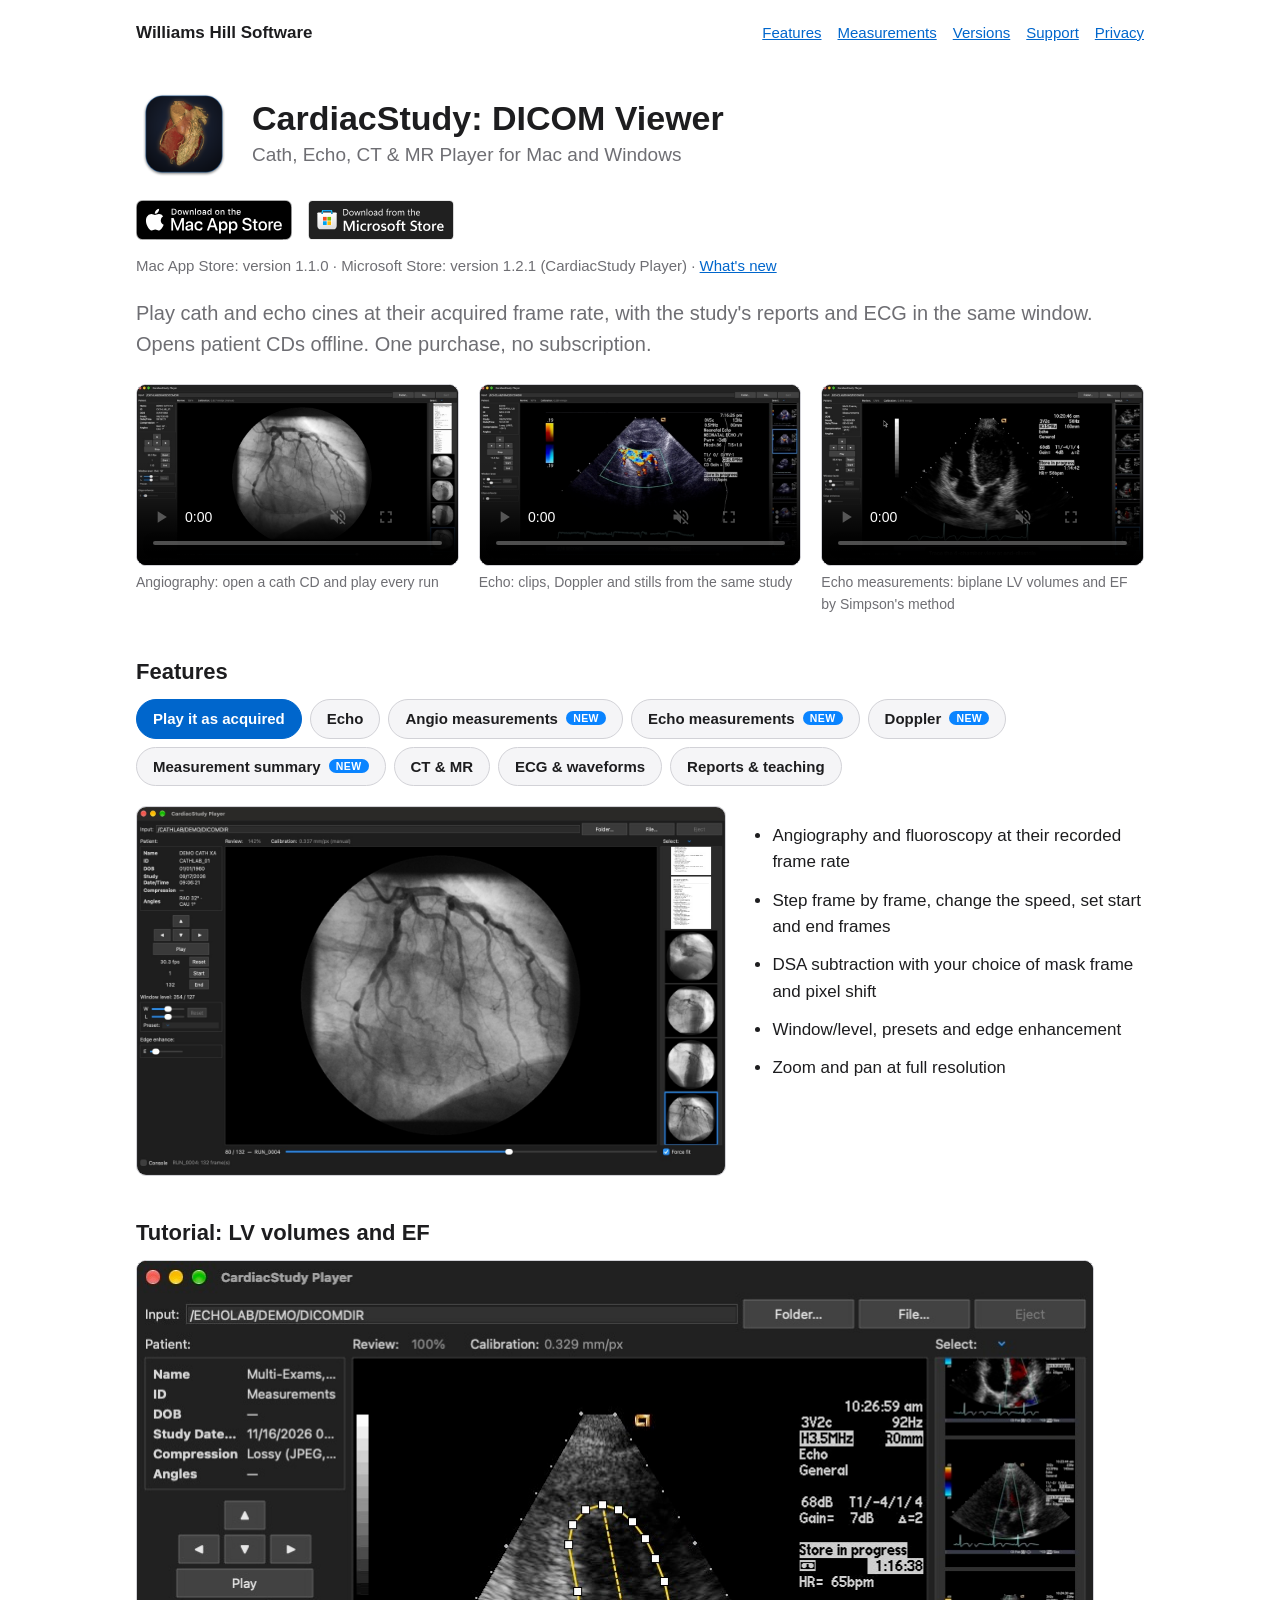
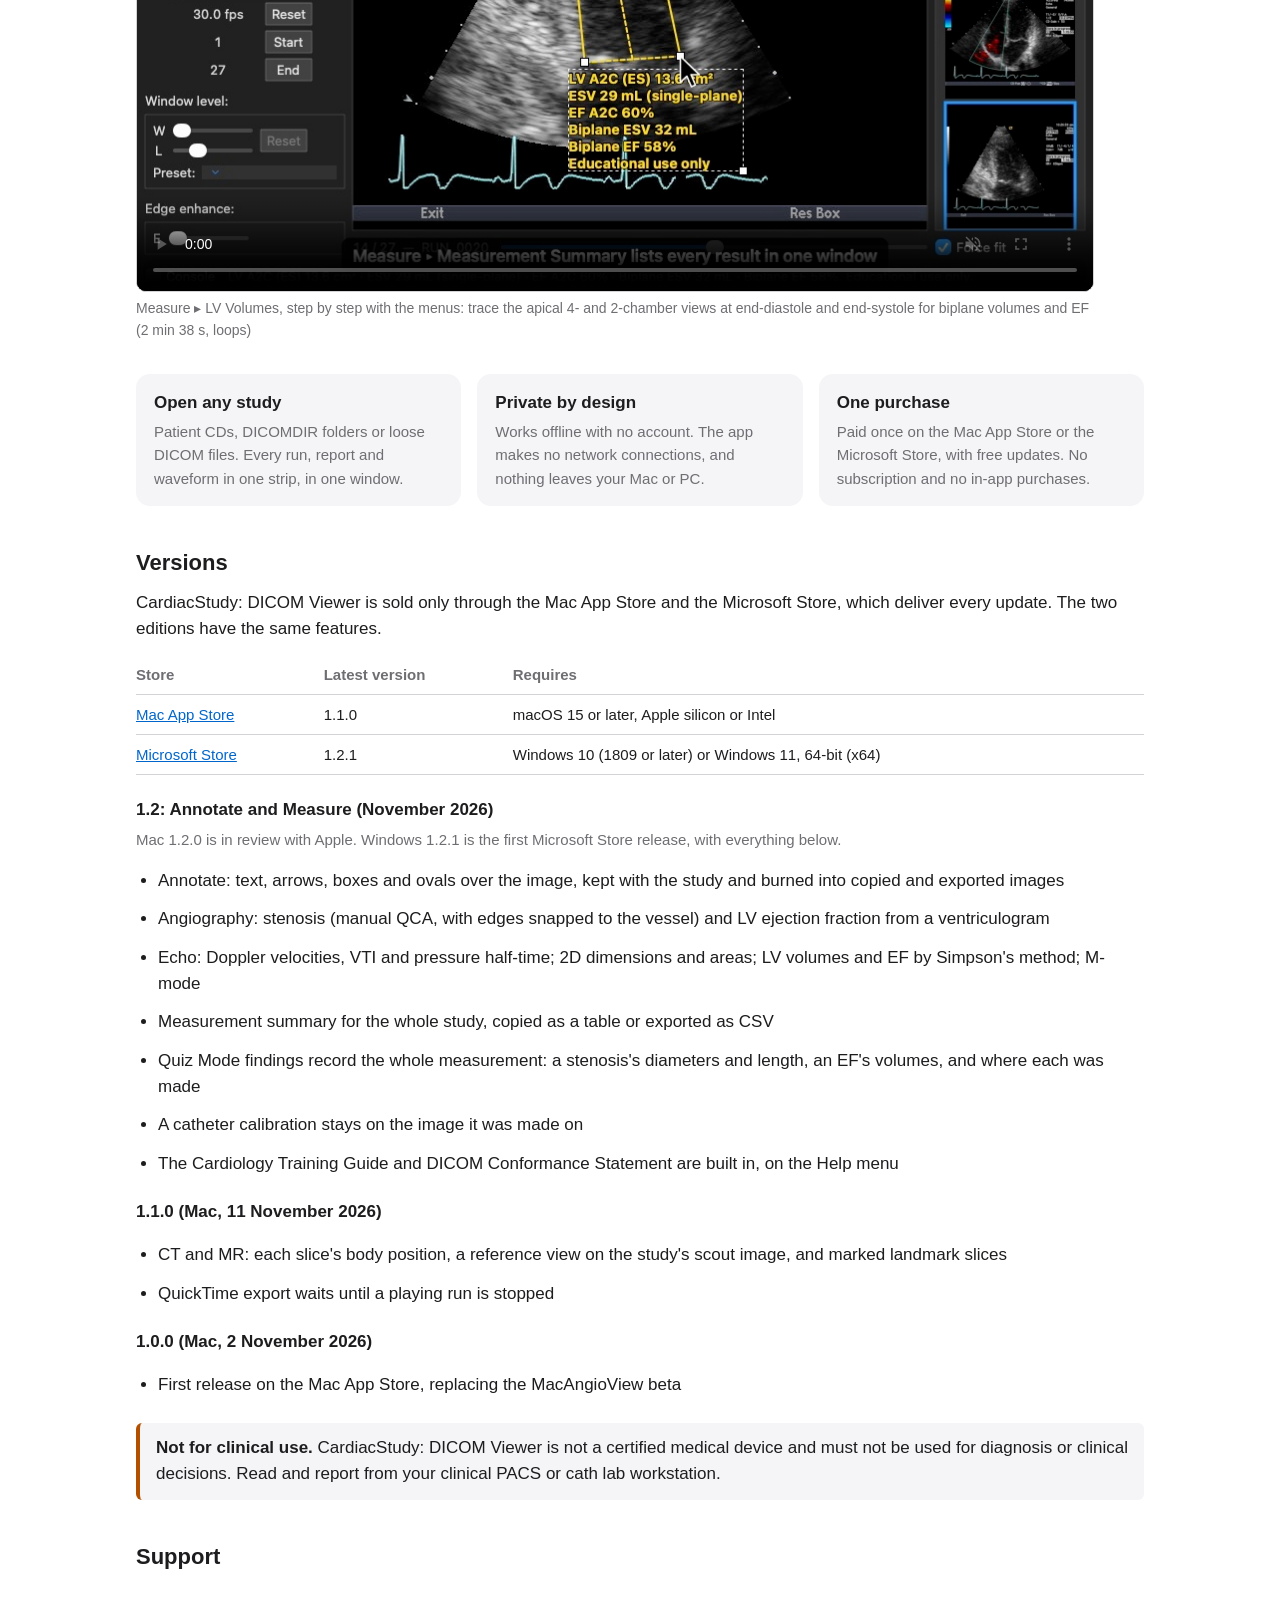
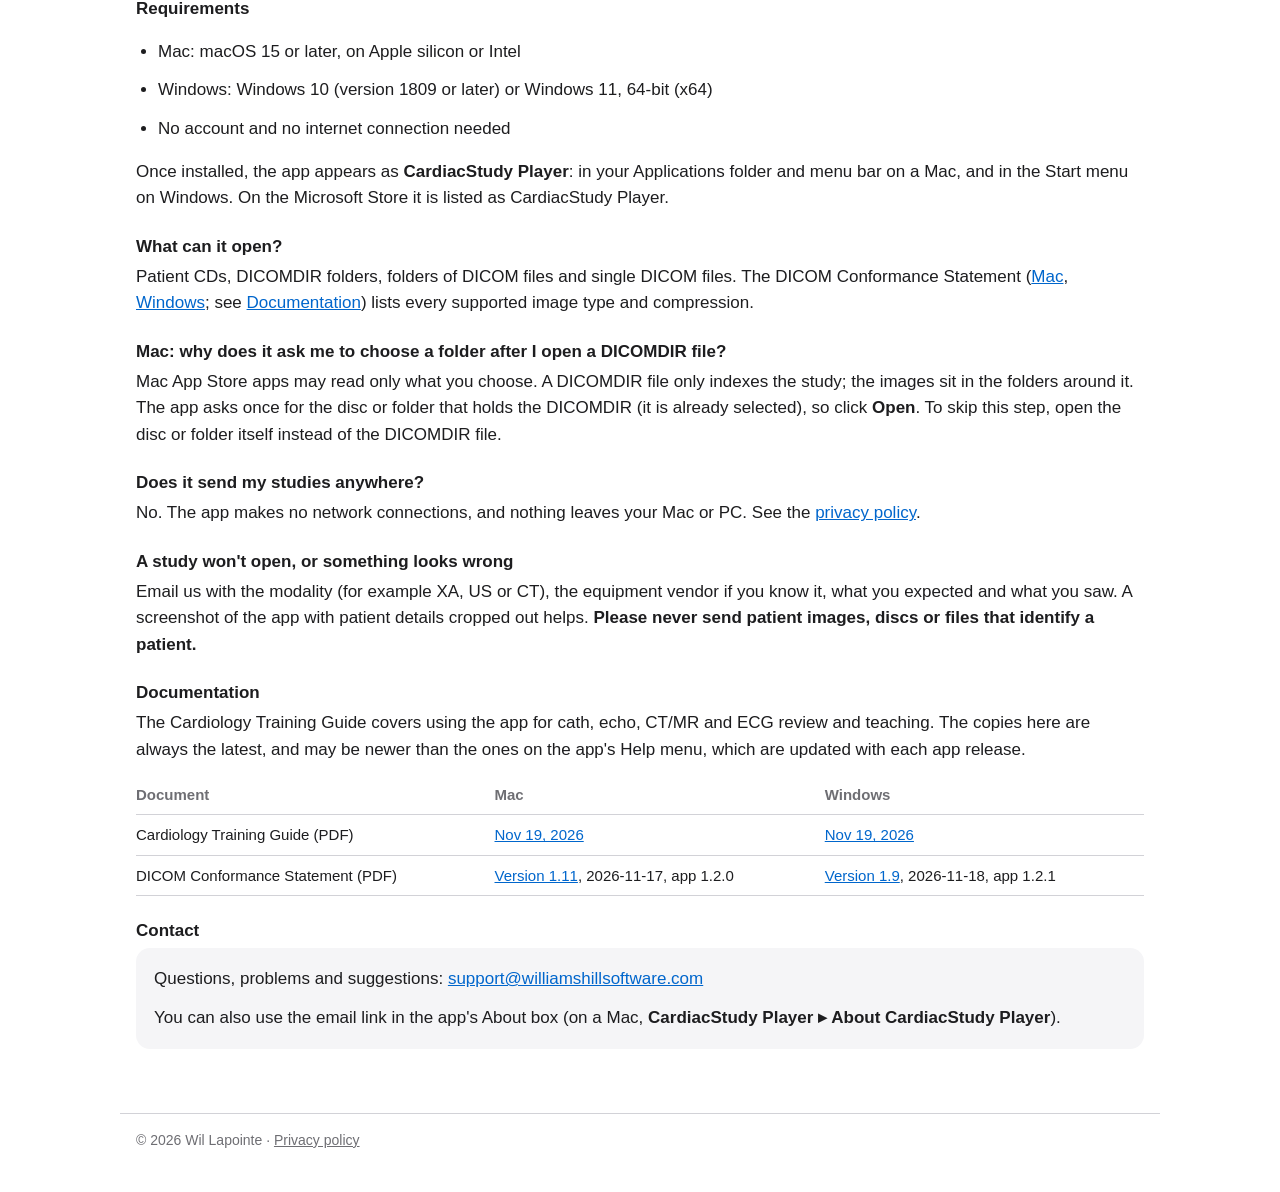
==== commit 38ec7dc8: "No free trial on Windows: home page, privacy policy, re-rendered Windows guide and conformance PDFs;" ====
--- a/cardiacstudy-player/index.html
+++ b/cardiacstudy-player/index.html
@@ -36,7 +36,7 @@
       </picture>
     </a>
   </div>
-  <p class="latest">Mac App Store: version <span id="mac-version">1.2.0</span> · Microsoft Store: version 1.2.1 (CardiacStudy Player, with a 30-day free trial) · <a href="#versions">What's new</a></p>
+  <p class="latest">Mac App Store: version <span id="mac-version">1.1.0</span> · Microsoft Store: version 1.2.1 (CardiacStudy Player) · <a href="#versions">What's new</a></p>
 
   <p class="lede">Play cath and echo cines at their acquired frame rate, with the study's reports and ECG in the same window. Opens patient CDs offline. One purchase, no subscription.</p>
 
@@ -214,7 +214,7 @@
   <div class="facts">
     <div><strong>Open any study</strong><p>Patient CDs, DICOMDIR folders or loose DICOM files. Every run, report and waveform in one strip, in one window.</p></div>
     <div><strong>Private by design</strong><p>Works offline with no account. The app makes no network connections, and nothing leaves your Mac or PC.</p></div>
-    <div><strong>One purchase</strong><p>Paid once on the Mac App Store or the Microsoft Store (try it free for 30 days on Windows), with free updates. No subscription and no in-app purchases.</p></div>
+    <div><strong>One purchase</strong><p>Paid once on the Mac App Store or the Microsoft Store, with free updates. No subscription and no in-app purchases.</p></div>
   </div>
 
   <h2 id="versions">Versions</h2>
@@ -222,13 +222,13 @@
   <table class="versions">
     <thead><tr><th>Store</th><th>Latest version</th><th>Requires</th></tr></thead>
     <tbody>
-      <tr><td><a href="https://apps.apple.com/app/id6824492948">Mac App Store</a></td><td><span id="mac-version-2">1.2.0</span></td><td>macOS 15 or later, Apple silicon or Intel</td></tr>
+      <tr><td><a href="https://apps.apple.com/app/id6824492948">Mac App Store</a></td><td><span id="mac-version-2">1.1.0</span></td><td>macOS 15 or later, Apple silicon or Intel</td></tr>
       <tr><td><a href="https://apps.microsoft.com/detail/9NCS1WJT41L2">Microsoft Store</a></td><td>1.2.1</td><td>Windows 10 (1809 or later) or Windows 11, 64-bit (x64)</td></tr>
     </tbody>
   </table>
 
   <h3>1.2: Annotate and Measure (November 2026)</h3>
-  <p class="ver-note">Mac 1.2.0. Windows 1.2.1 is the first Microsoft Store release, with everything below.</p>
+  <p class="ver-note">Mac 1.2.0 is in review with Apple. Windows 1.2.1 is the first Microsoft Store release, with everything below.</p>
   <ul>
     <li>Annotate: text, arrows, boxes and ovals over the image, kept with the study and burned into copied and exported images</li>
     <li>Angiography: stenosis (manual QCA, with edges snapped to the vessel) and LV ejection fraction from a ventriculogram</li>
@@ -265,7 +265,7 @@
   <p>Once installed, the app appears as <strong>CardiacStudy Player</strong>: in your Applications folder and menu bar on a Mac, and in the Start menu on Windows. On the Microsoft Store it is listed as CardiacStudy Player.</p>
 
   <h3>What can it open?</h3>
-  <p>Patient CDs, DICOMDIR folders, folders of DICOM files and single DICOM files. The DICOM Conformance Statement (<a href="/cardiacstudy-player/DICOM_CONFORMANCE.pdf?v=1.11">Mac</a>, <a href="/cardiacstudy-player/windows/DICOM_CONFORMANCE.pdf?v=1.9">Windows</a>; see <a href="#documentation">Documentation</a>) lists every supported image type and compression.</p>
+  <p>Patient CDs, DICOMDIR folders, folders of DICOM files and single DICOM files. The DICOM Conformance Statement (<a href="/cardiacstudy-player/DICOM_CONFORMANCE.pdf?v=1.11">Mac</a>, <a href="/cardiacstudy-player/windows/DICOM_CONFORMANCE.pdf?v=1.9-2026-11-20">Windows</a>; see <a href="#documentation">Documentation</a>) lists every supported image type and compression.</p>
 
   <h3>Mac: why does it ask me to choose a folder after I open a DICOMDIR file?</h3>
   <p>Mac App Store apps may read only what you choose. A DICOMDIR file only indexes the study; the images sit in the folders around it. The app asks once for the disc or folder that holds the DICOMDIR (it is already selected), so click <strong>Open</strong>. To skip this step, open the disc or folder itself instead of the DICOMDIR file.</p>
@@ -283,10 +283,10 @@
     <tbody>
       <tr><td>Cardiology Training Guide (PDF)</td>
           <td><a href="/cardiacstudy-player/CardiacStudyPlayer-Cardiology-Training-Guide.pdf?v=2026-11-19">Nov 19, 2026</a></td>
-          <td><a href="/cardiacstudy-player/windows/CardiacStudyPlayer-Cardiology-Training-Guide.pdf?v=2026-11-18">Nov 18, 2026</a></td></tr>
+          <td><a href="/cardiacstudy-player/windows/CardiacStudyPlayer-Cardiology-Training-Guide.pdf?v=2026-11-19">Nov 19, 2026</a></td></tr>
       <tr><td>DICOM Conformance Statement (PDF)</td>
           <td><a href="/cardiacstudy-player/DICOM_CONFORMANCE.pdf?v=1.11">Version 1.11</a>, 2026-11-17, app 1.2.0</td>
-          <td><a href="/cardiacstudy-player/windows/DICOM_CONFORMANCE.pdf?v=1.9">Version 1.9</a>, 2026-11-18, app 1.2.1</td></tr>
+          <td><a href="/cardiacstudy-player/windows/DICOM_CONFORMANCE.pdf?v=1.9-2026-11-20">Version 1.9</a>, 2026-11-18, app 1.2.1</td></tr>
     </tbody>
   </table>
 
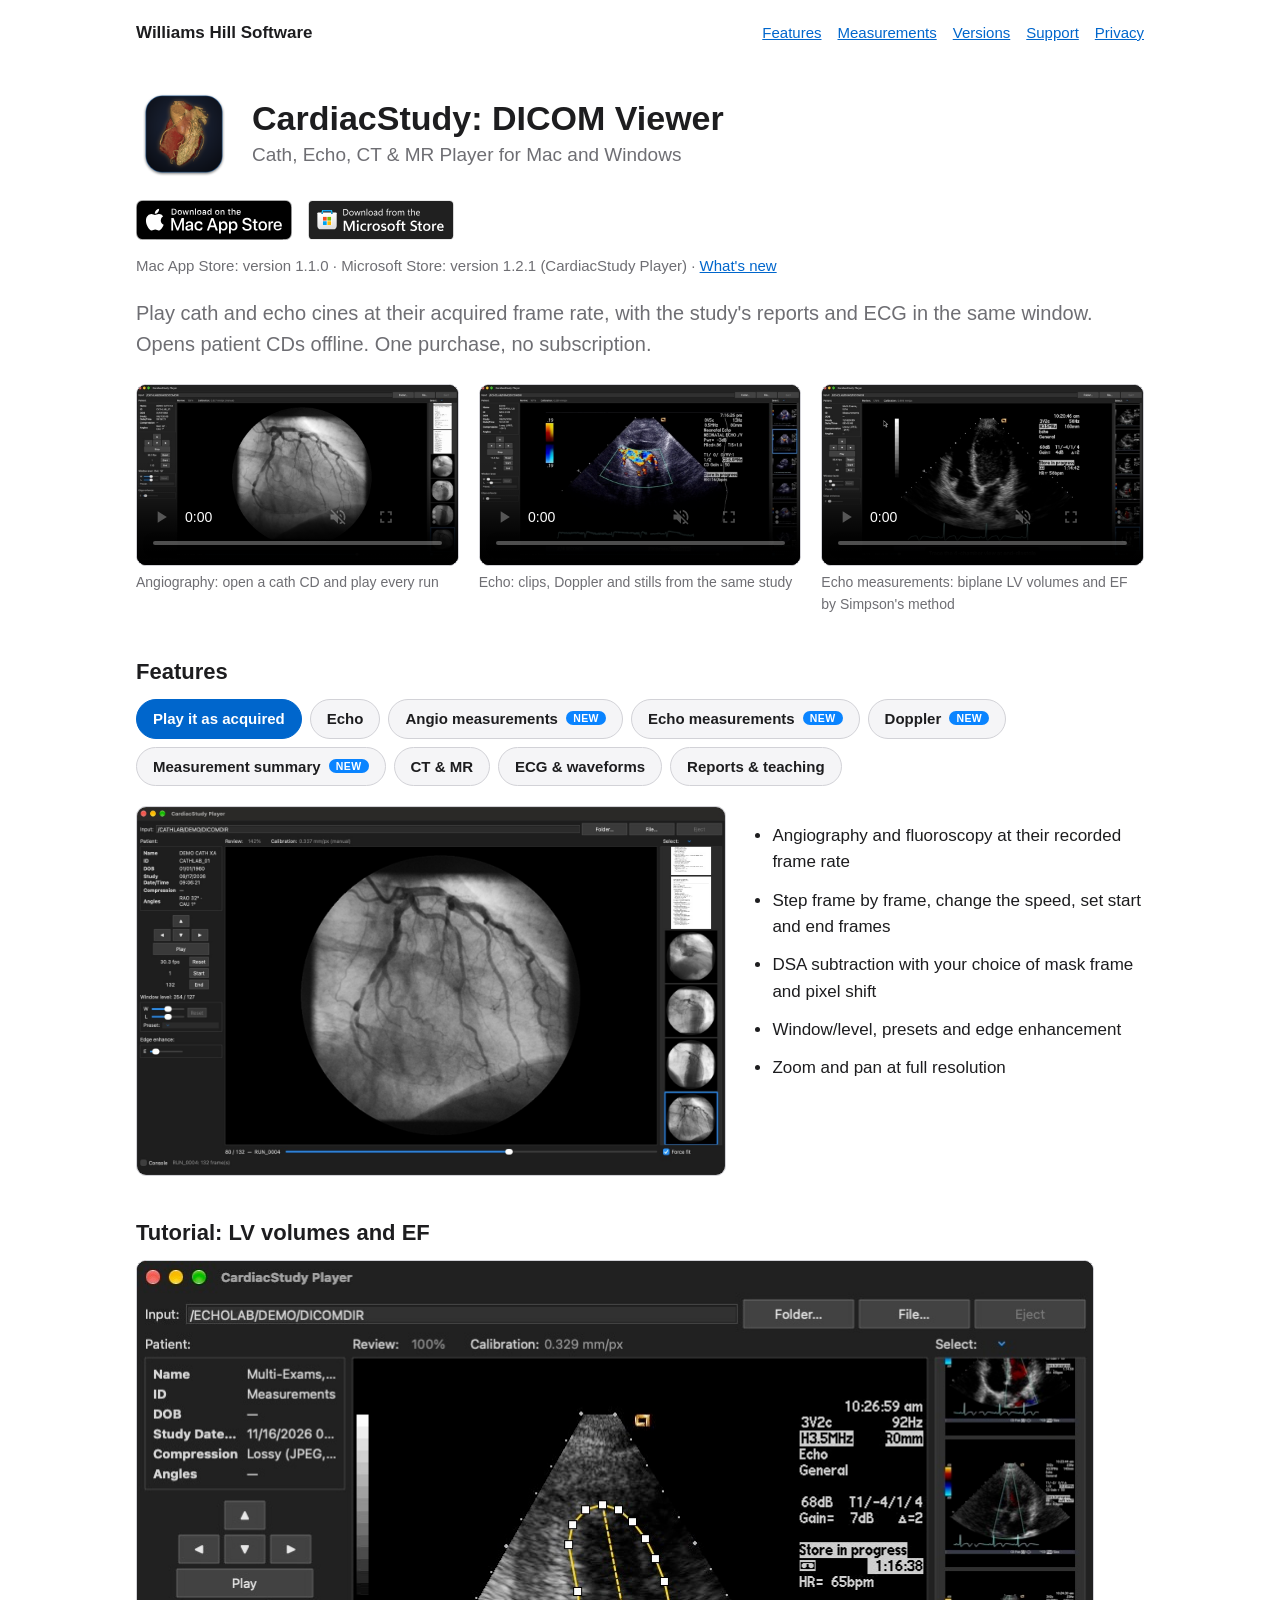
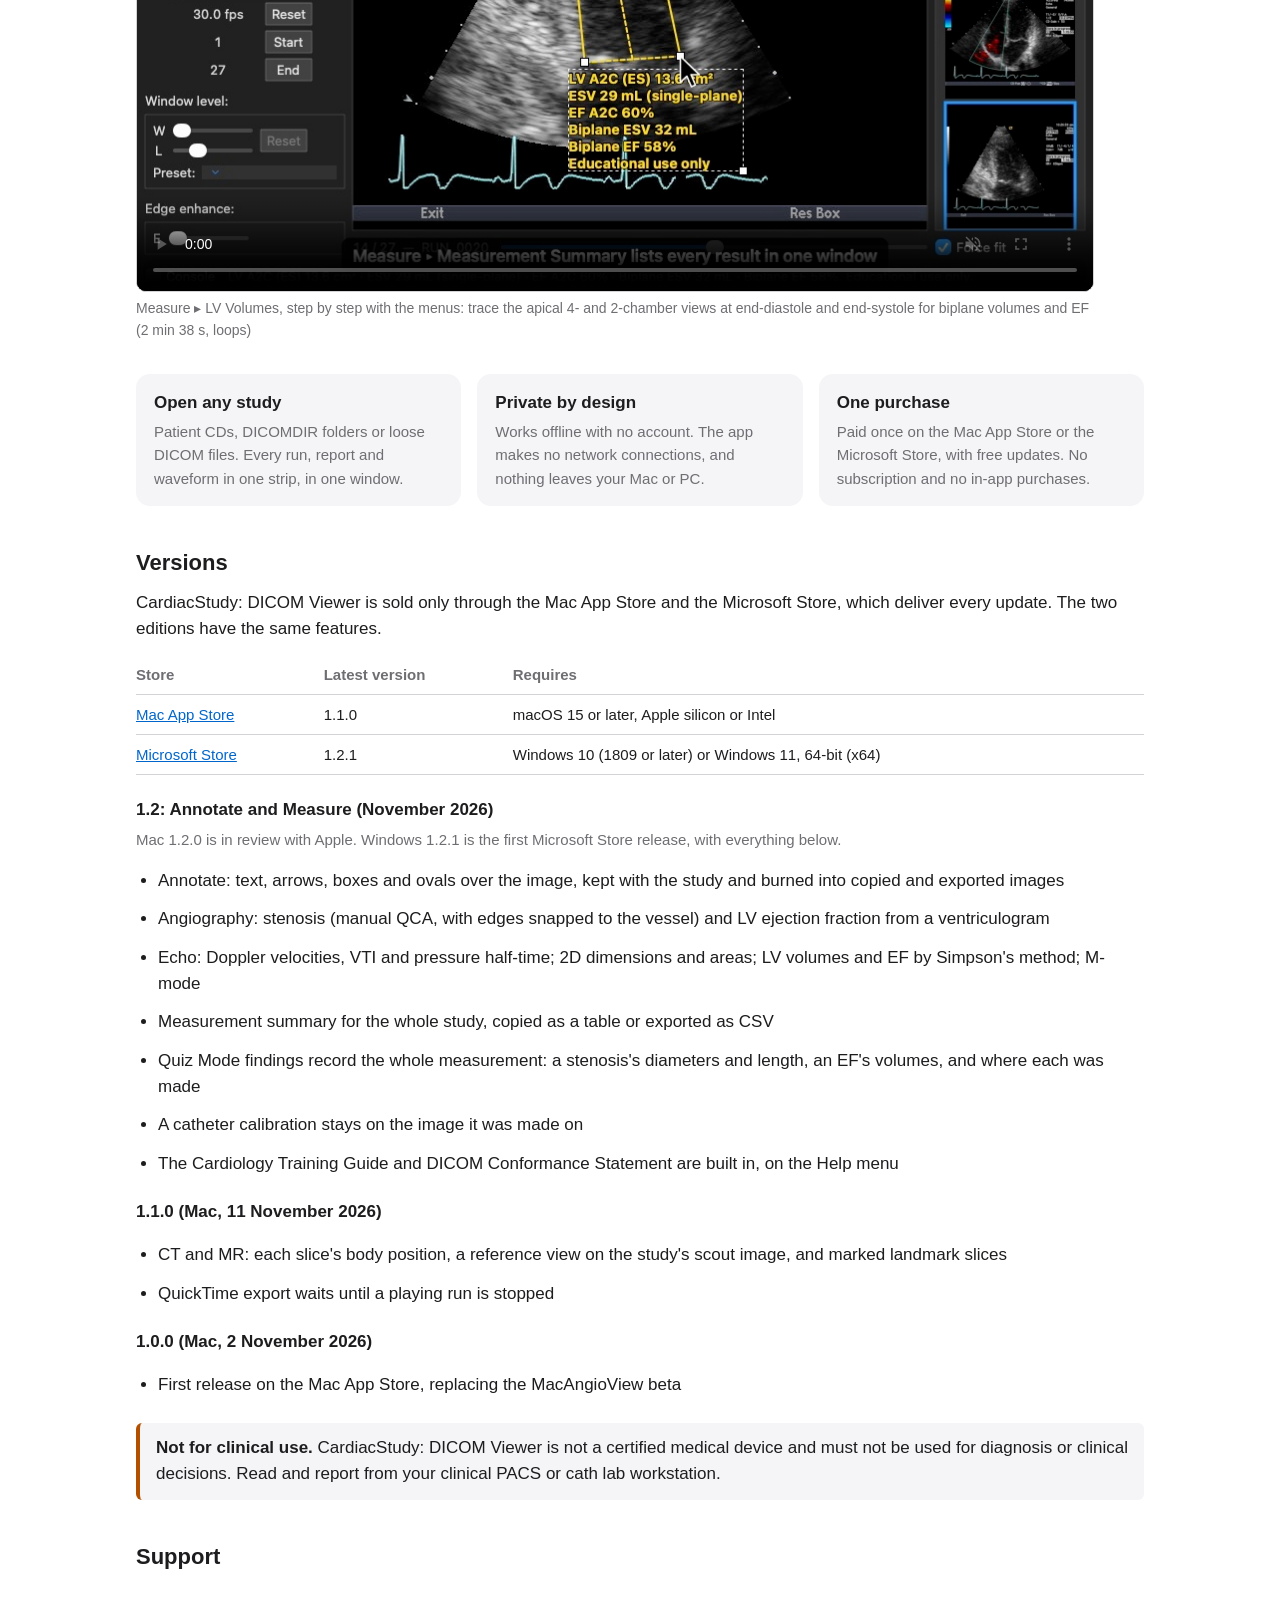
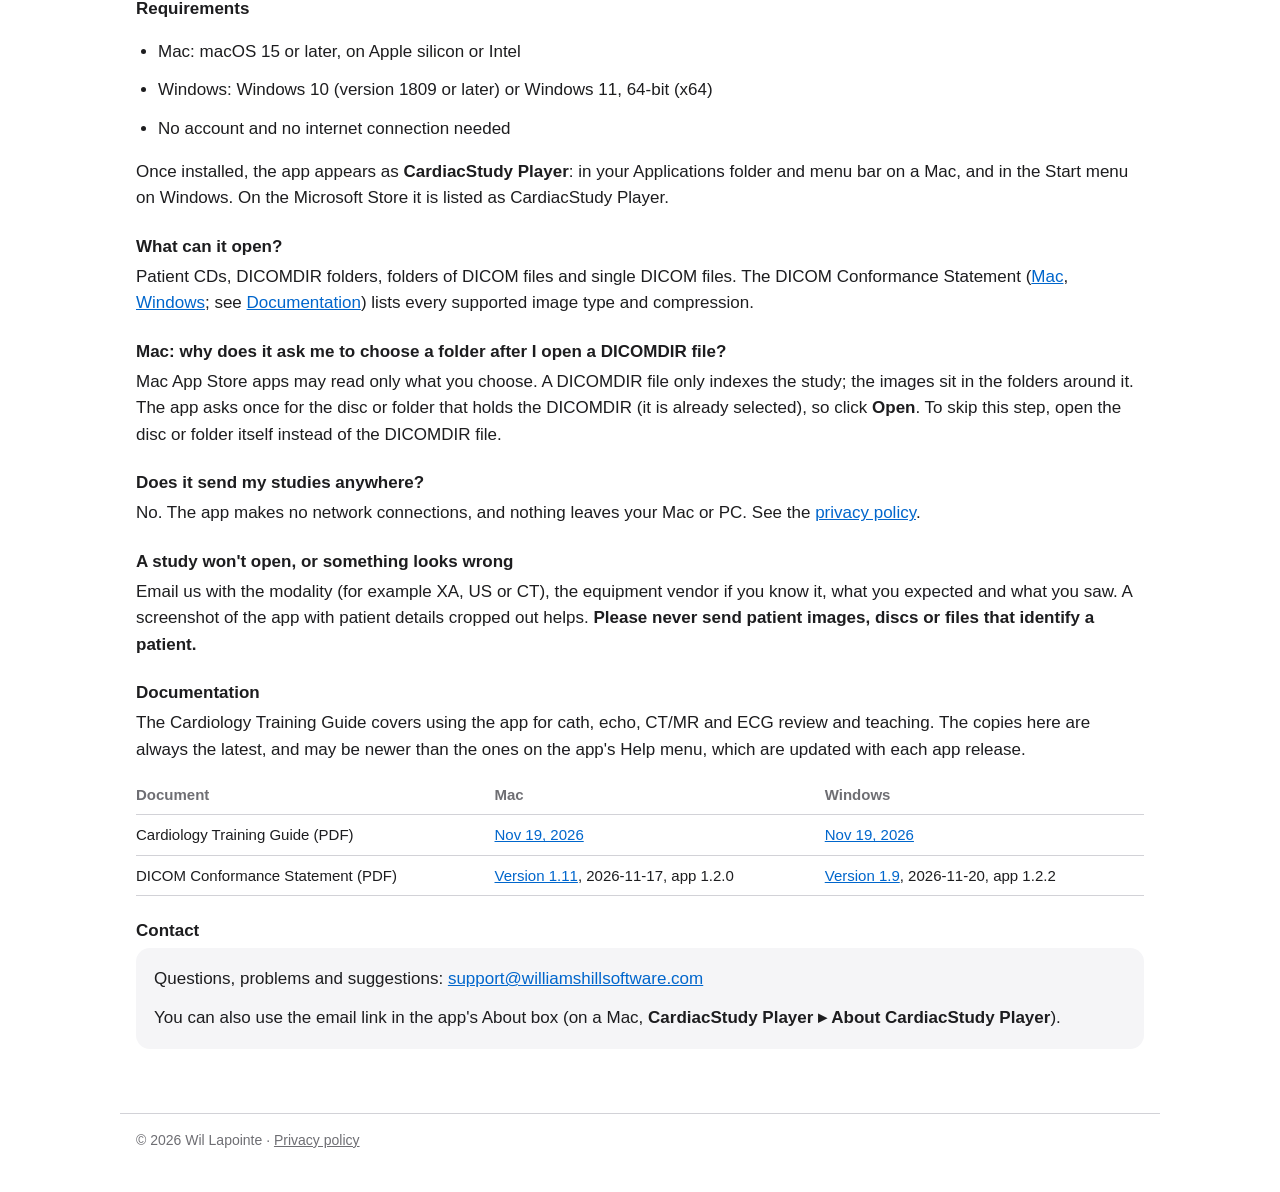
==== commit 92c834ac: "Windows docs from CardiacStudy Player 1.2.2: Windows-rendered guide, conformance app 1.2.2 - windows" ====
--- a/cardiacstudy-player/index.html
+++ b/cardiacstudy-player/index.html
@@ -265,7 +265,7 @@
   <p>Once installed, the app appears as <strong>CardiacStudy Player</strong>: in your Applications folder and menu bar on a Mac, and in the Start menu on Windows. On the Microsoft Store it is listed as CardiacStudy Player.</p>
 
   <h3>What can it open?</h3>
-  <p>Patient CDs, DICOMDIR folders, folders of DICOM files and single DICOM files. The DICOM Conformance Statement (<a href="/cardiacstudy-player/DICOM_CONFORMANCE.pdf?v=1.11">Mac</a>, <a href="/cardiacstudy-player/windows/DICOM_CONFORMANCE.pdf?v=1.9-2026-11-20">Windows</a>; see <a href="#documentation">Documentation</a>) lists every supported image type and compression.</p>
+  <p>Patient CDs, DICOMDIR folders, folders of DICOM files and single DICOM files. The DICOM Conformance Statement (<a href="/cardiacstudy-player/DICOM_CONFORMANCE.pdf?v=1.11">Mac</a>, <a href="/cardiacstudy-player/windows/DICOM_CONFORMANCE.pdf?v=1.9-1.2.2">Windows</a>; see <a href="#documentation">Documentation</a>) lists every supported image type and compression.</p>
 
   <h3>Mac: why does it ask me to choose a folder after I open a DICOMDIR file?</h3>
   <p>Mac App Store apps may read only what you choose. A DICOMDIR file only indexes the study; the images sit in the folders around it. The app asks once for the disc or folder that holds the DICOMDIR (it is already selected), so click <strong>Open</strong>. To skip this step, open the disc or folder itself instead of the DICOMDIR file.</p>
@@ -283,10 +283,10 @@
     <tbody>
       <tr><td>Cardiology Training Guide (PDF)</td>
           <td><a href="/cardiacstudy-player/CardiacStudyPlayer-Cardiology-Training-Guide.pdf?v=2026-11-19">Nov 19, 2026</a></td>
-          <td><a href="/cardiacstudy-player/windows/CardiacStudyPlayer-Cardiology-Training-Guide.pdf?v=2026-11-19">Nov 19, 2026</a></td></tr>
+          <td><a href="/cardiacstudy-player/windows/CardiacStudyPlayer-Cardiology-Training-Guide.pdf?v=2026-11-19-1.2.2">Nov 19, 2026</a></td></tr>
       <tr><td>DICOM Conformance Statement (PDF)</td>
           <td><a href="/cardiacstudy-player/DICOM_CONFORMANCE.pdf?v=1.11">Version 1.11</a>, 2026-11-17, app 1.2.0</td>
-          <td><a href="/cardiacstudy-player/windows/DICOM_CONFORMANCE.pdf?v=1.9-2026-11-20">Version 1.9</a>, 2026-11-18, app 1.2.1</td></tr>
+          <td><a href="/cardiacstudy-player/windows/DICOM_CONFORMANCE.pdf?v=1.9-1.2.2">Version 1.9</a>, 2026-11-20, app 1.2.2</td></tr>
     </tbody>
   </table>
 
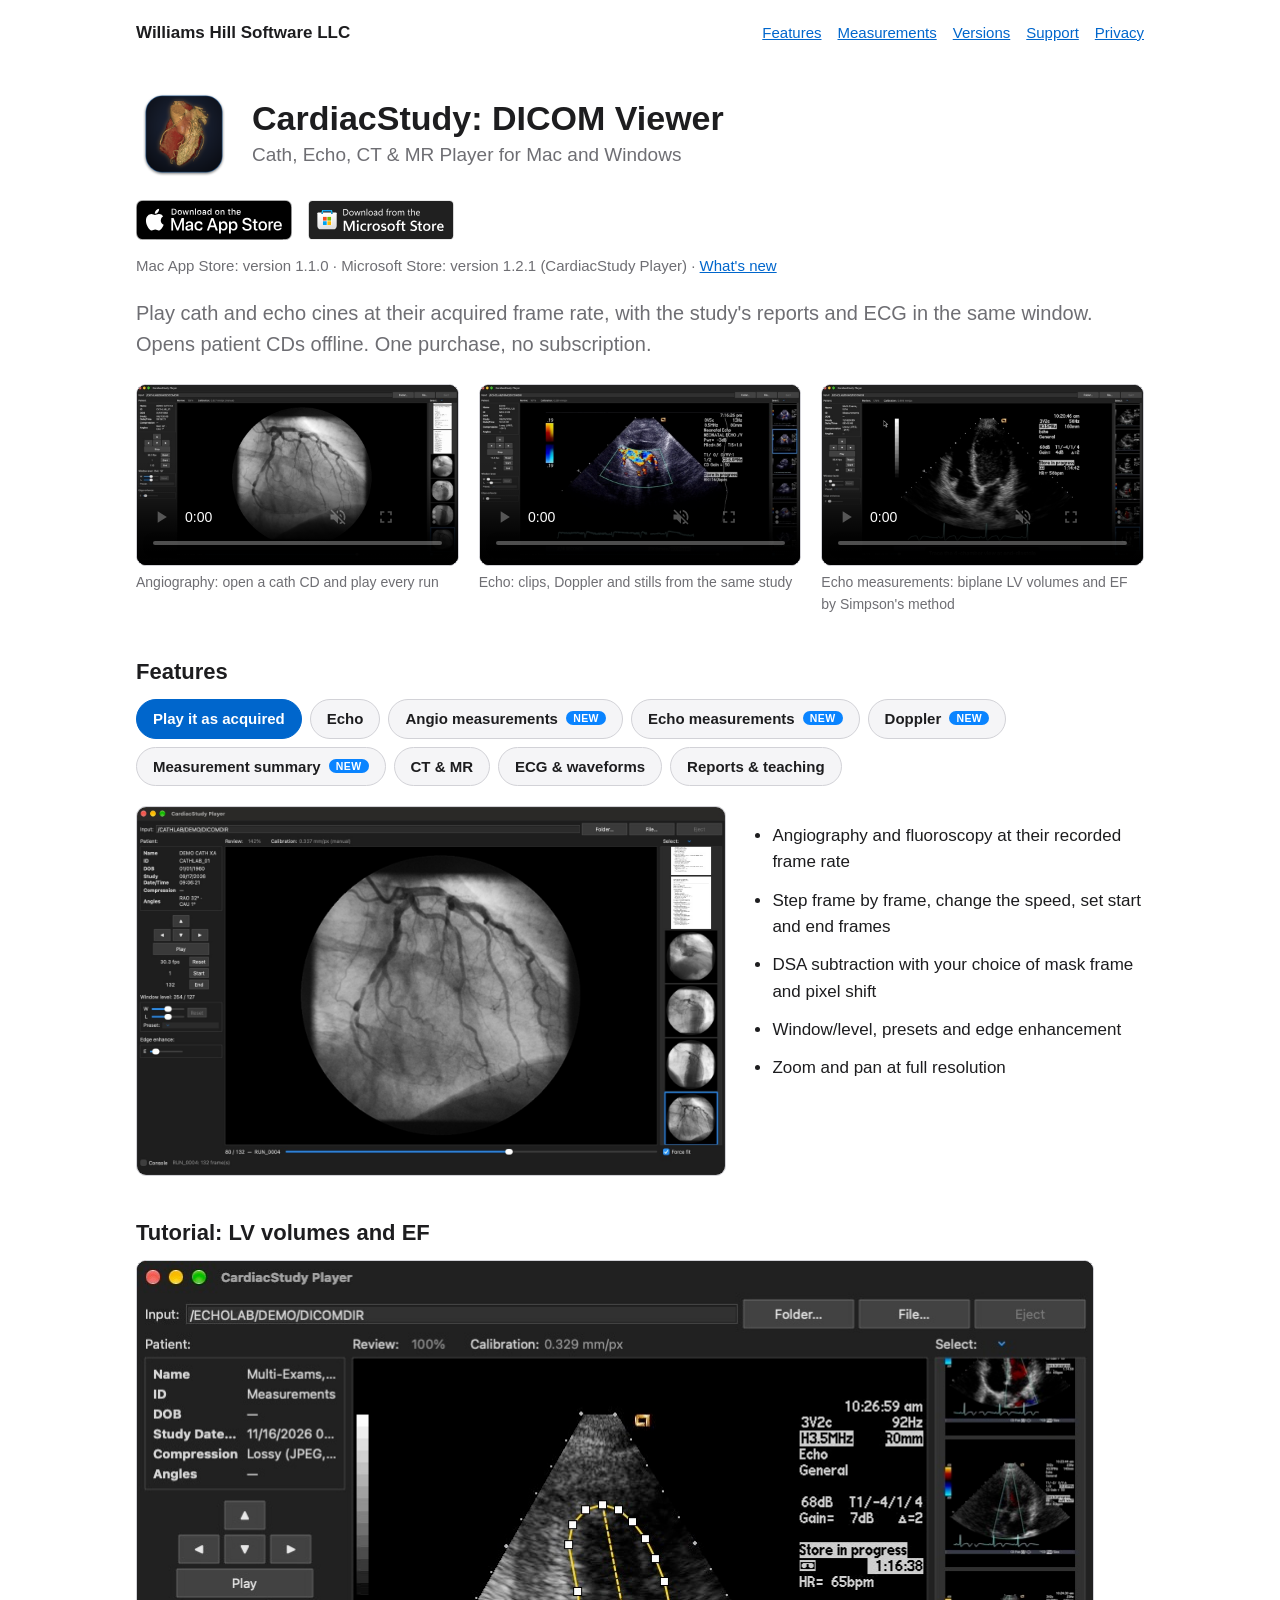
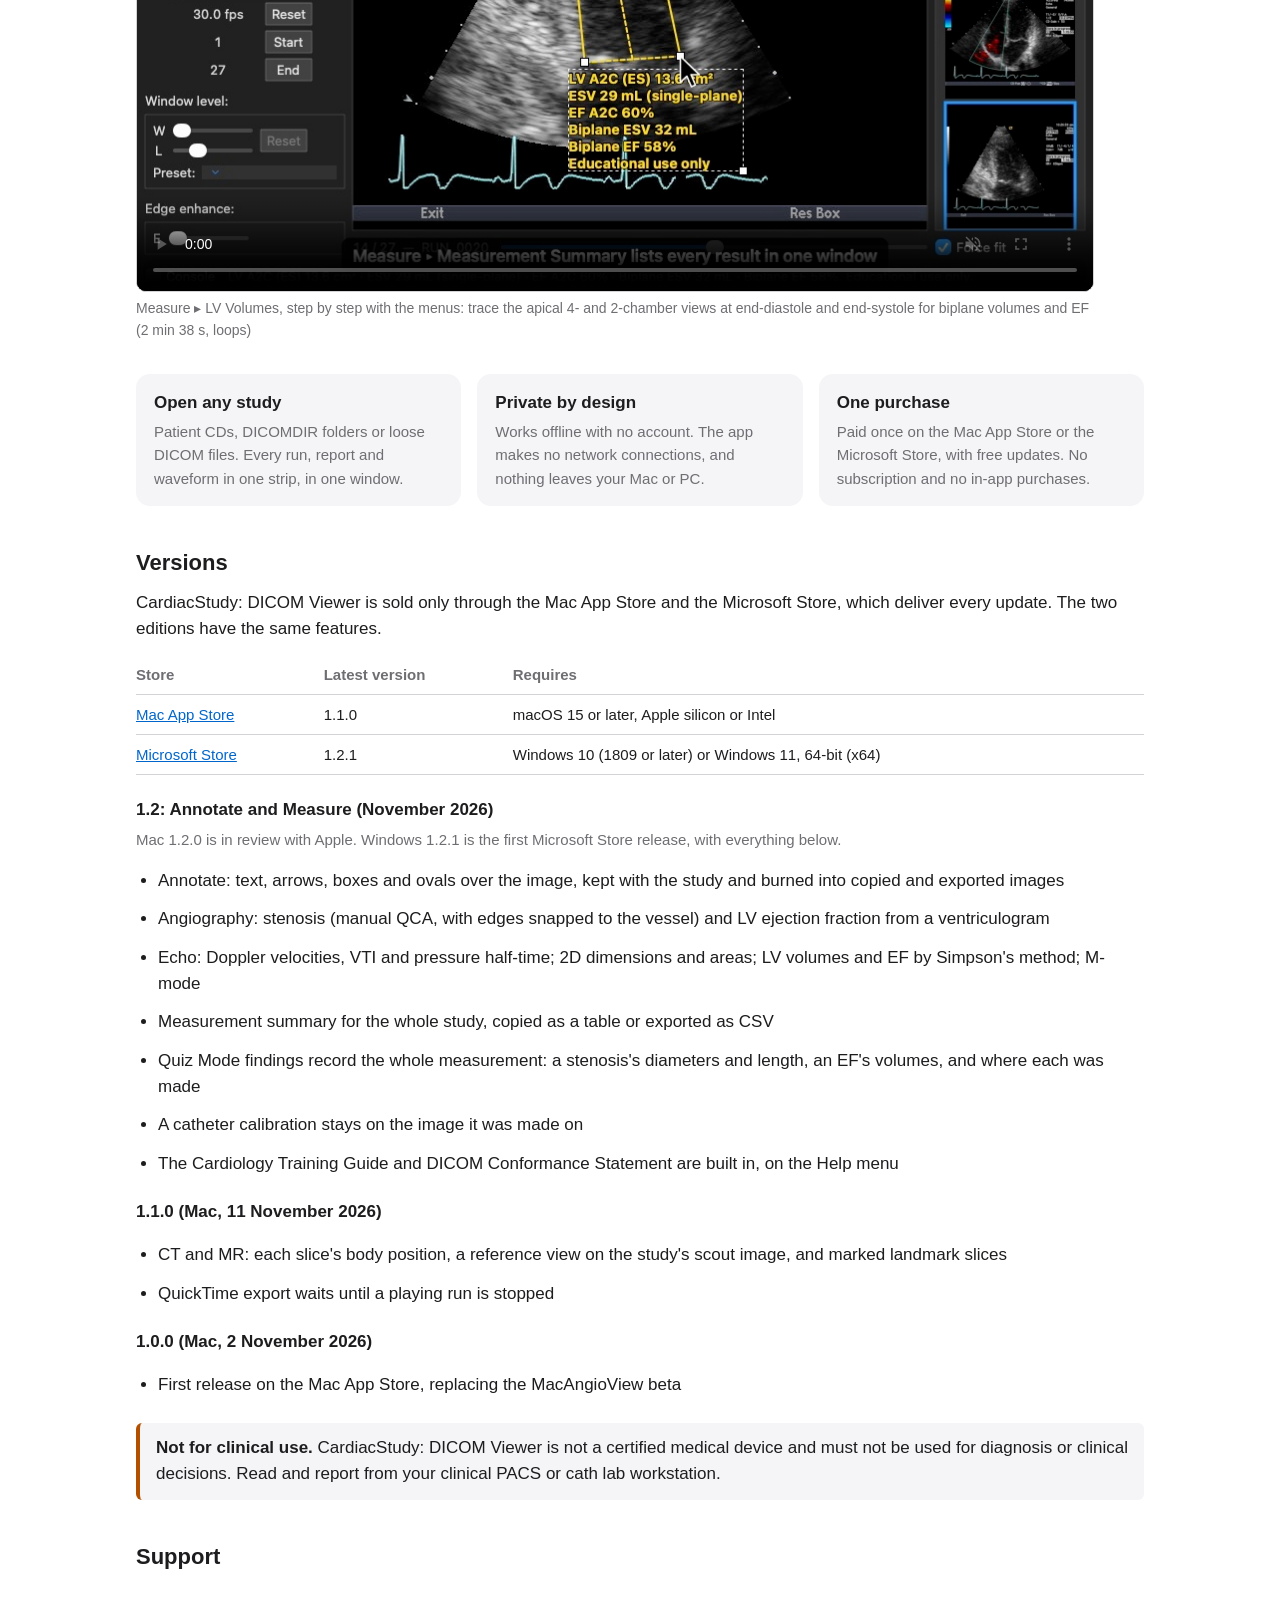
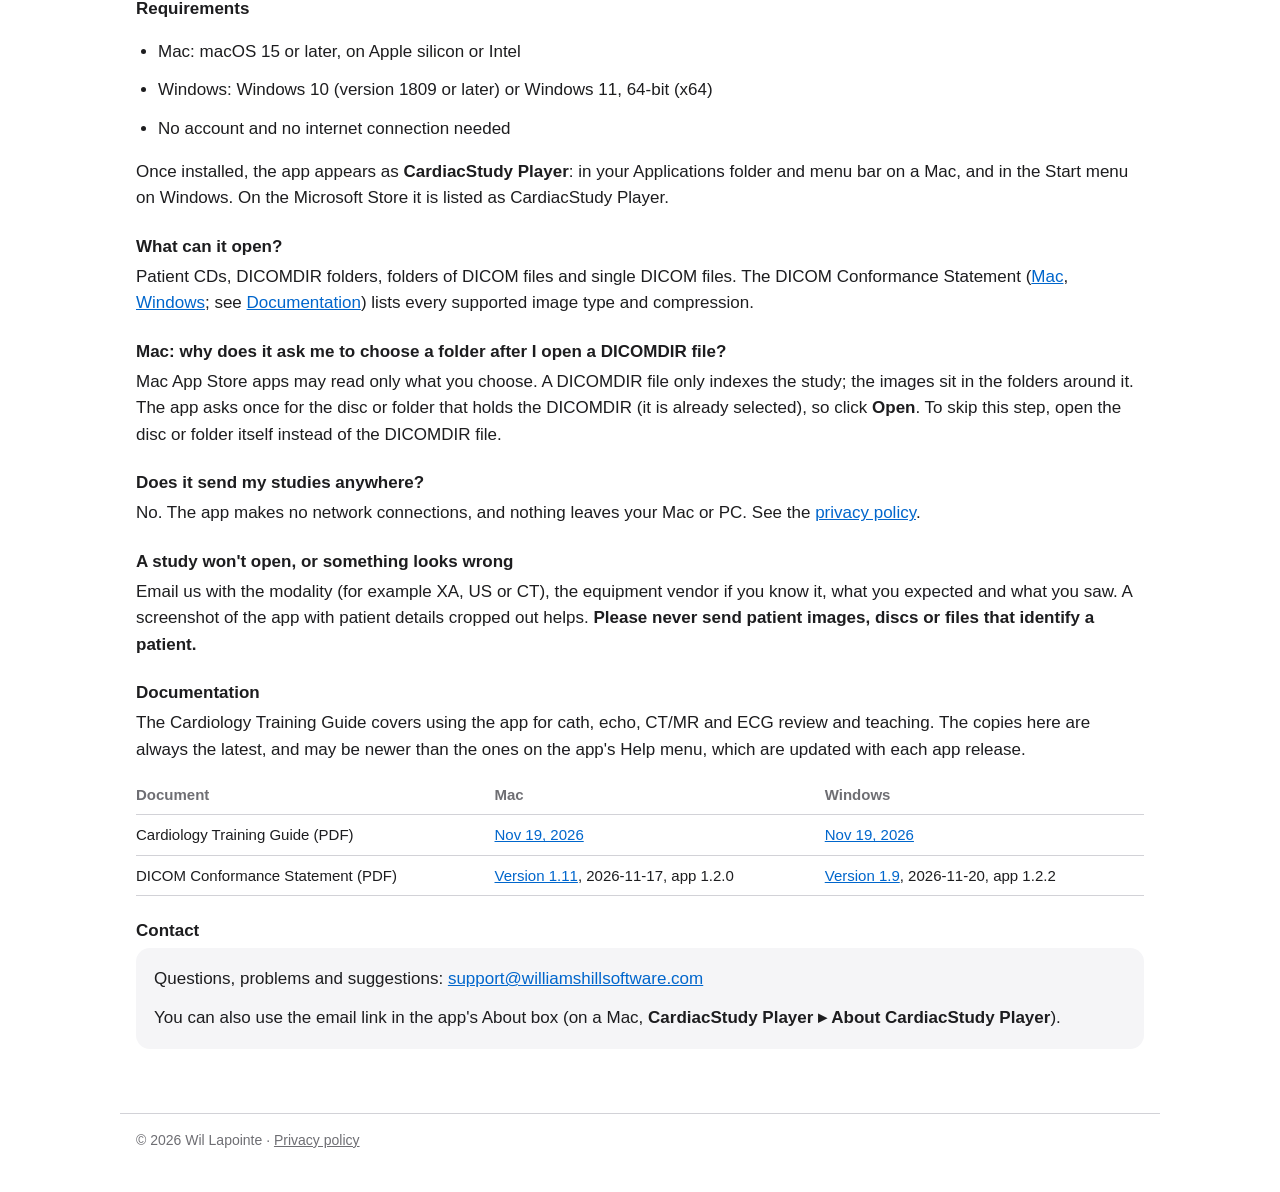
==== commit 216c6595: "Company name: Williams Hill Software LLC Co-Authored-By: Claude Opus 5.5 <noreply@anthropic.com>" ====
--- a/cardiacstudy-player/index.html
+++ b/cardiacstudy-player/index.html
@@ -10,7 +10,7 @@
 </head>
 <body class="wide">
 <header class="site">
-  <a class="brand" href="/">Williams Hill Software</a>
+  <a class="brand" href="/">Williams Hill Software LLC</a>
   <nav><a href="#features">Features</a><a href="/cardiacstudy-player/measurements.html">Measurements</a><a href="#versions">Versions</a><a href="#support">Support</a><a href="/cardiacstudy-player/privacy.html">Privacy</a></nav>
 </header>
 <main>
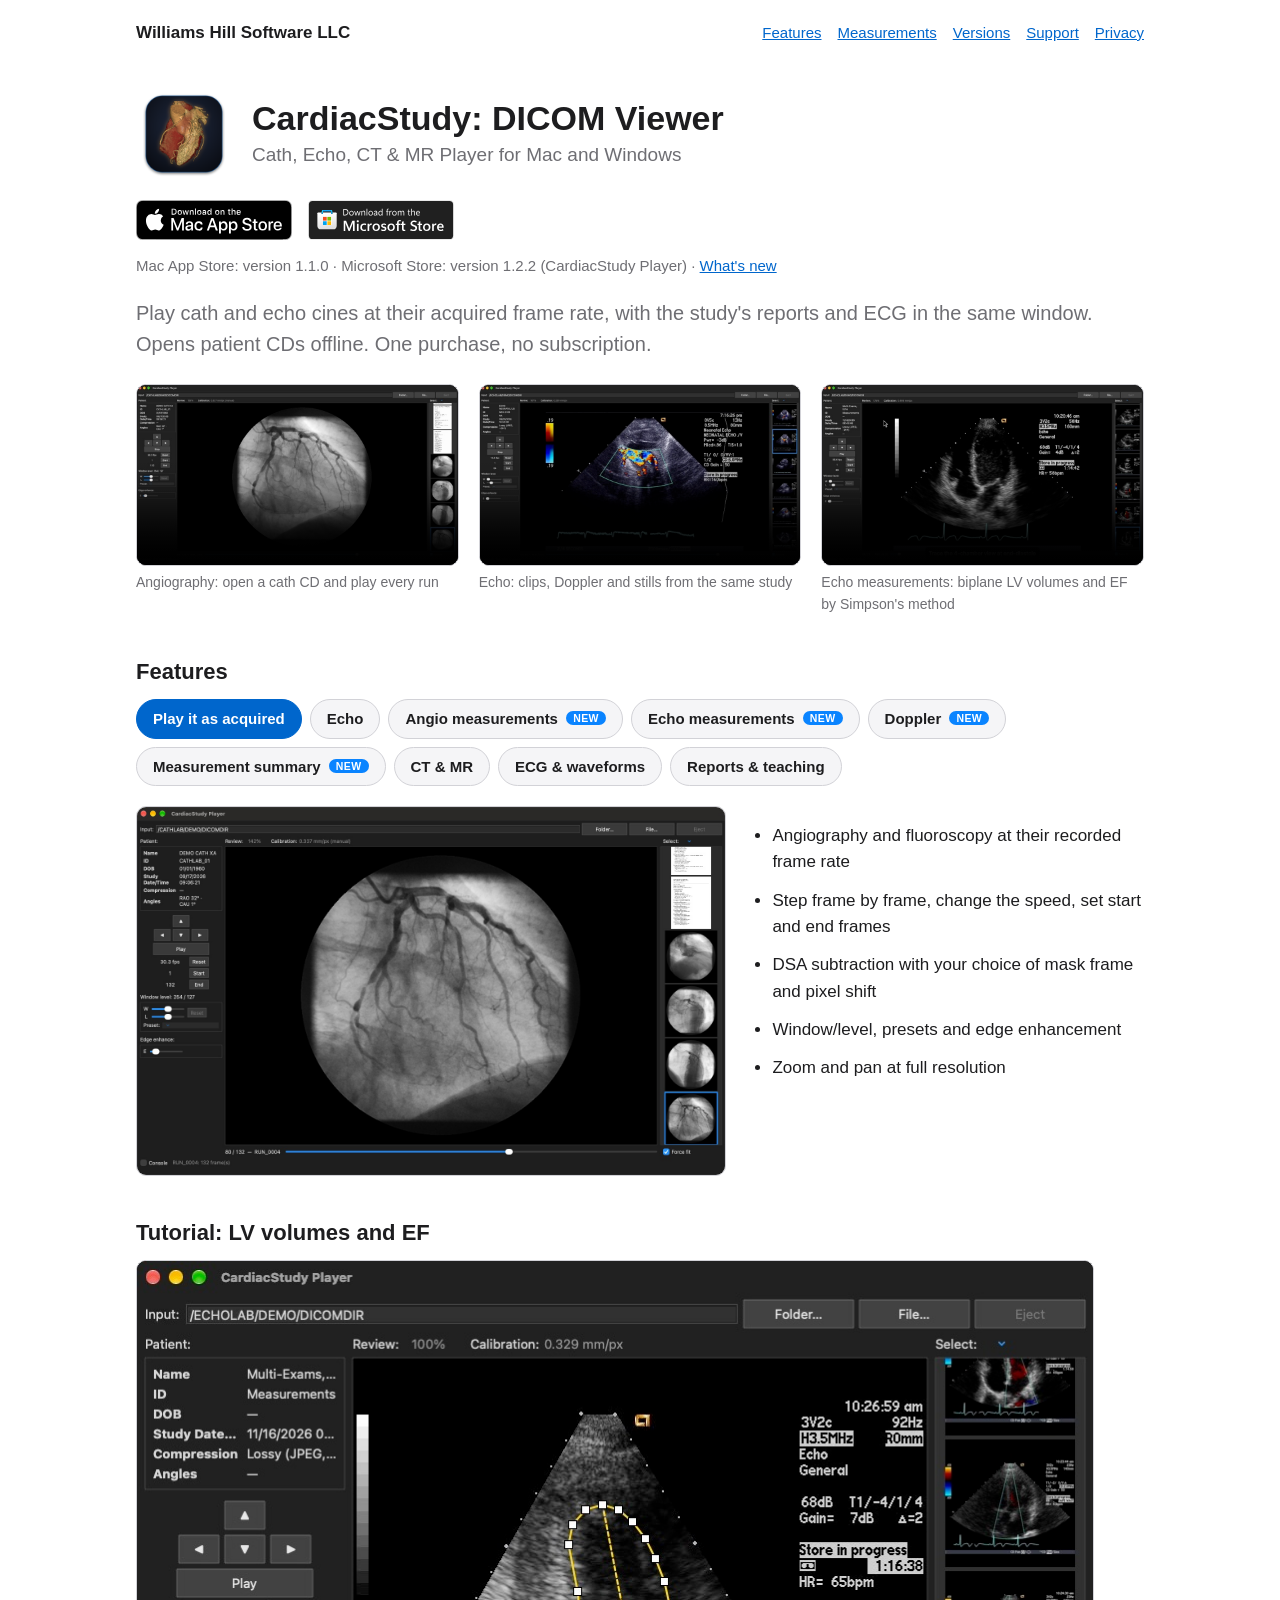
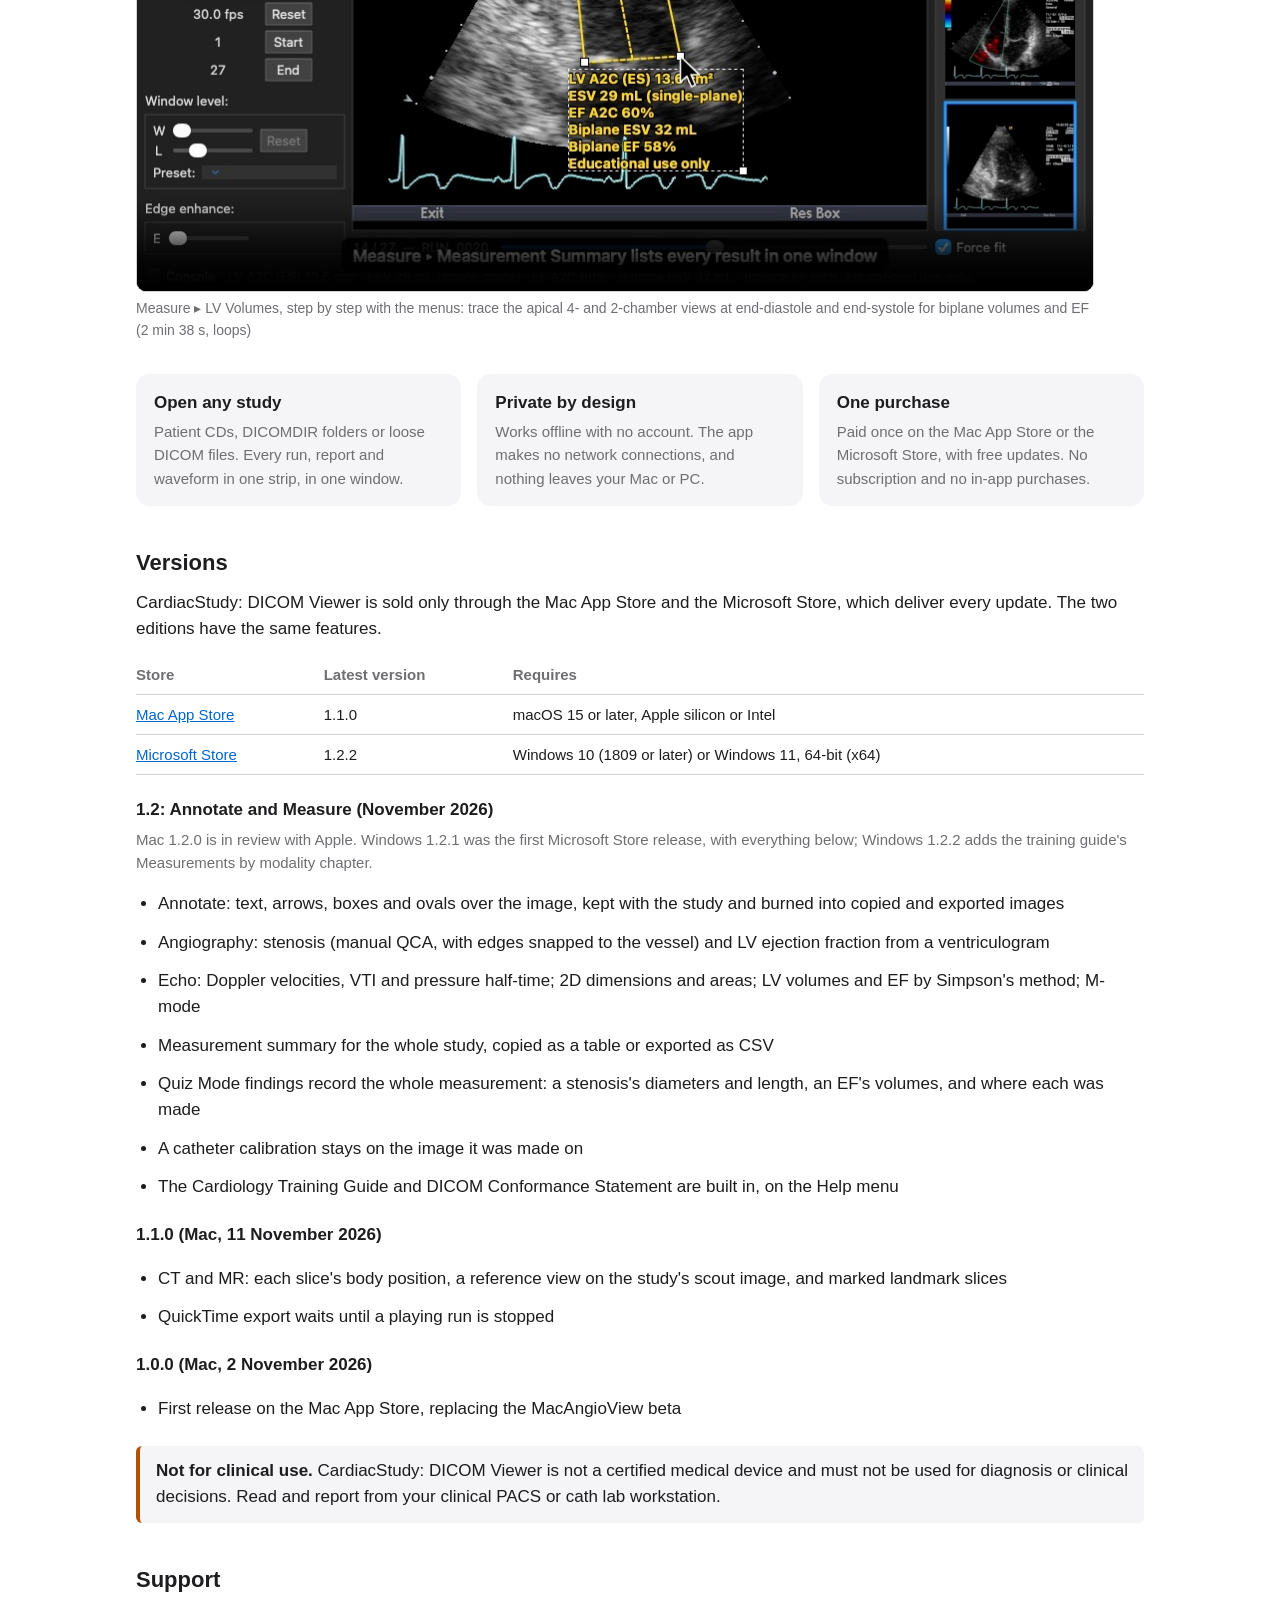
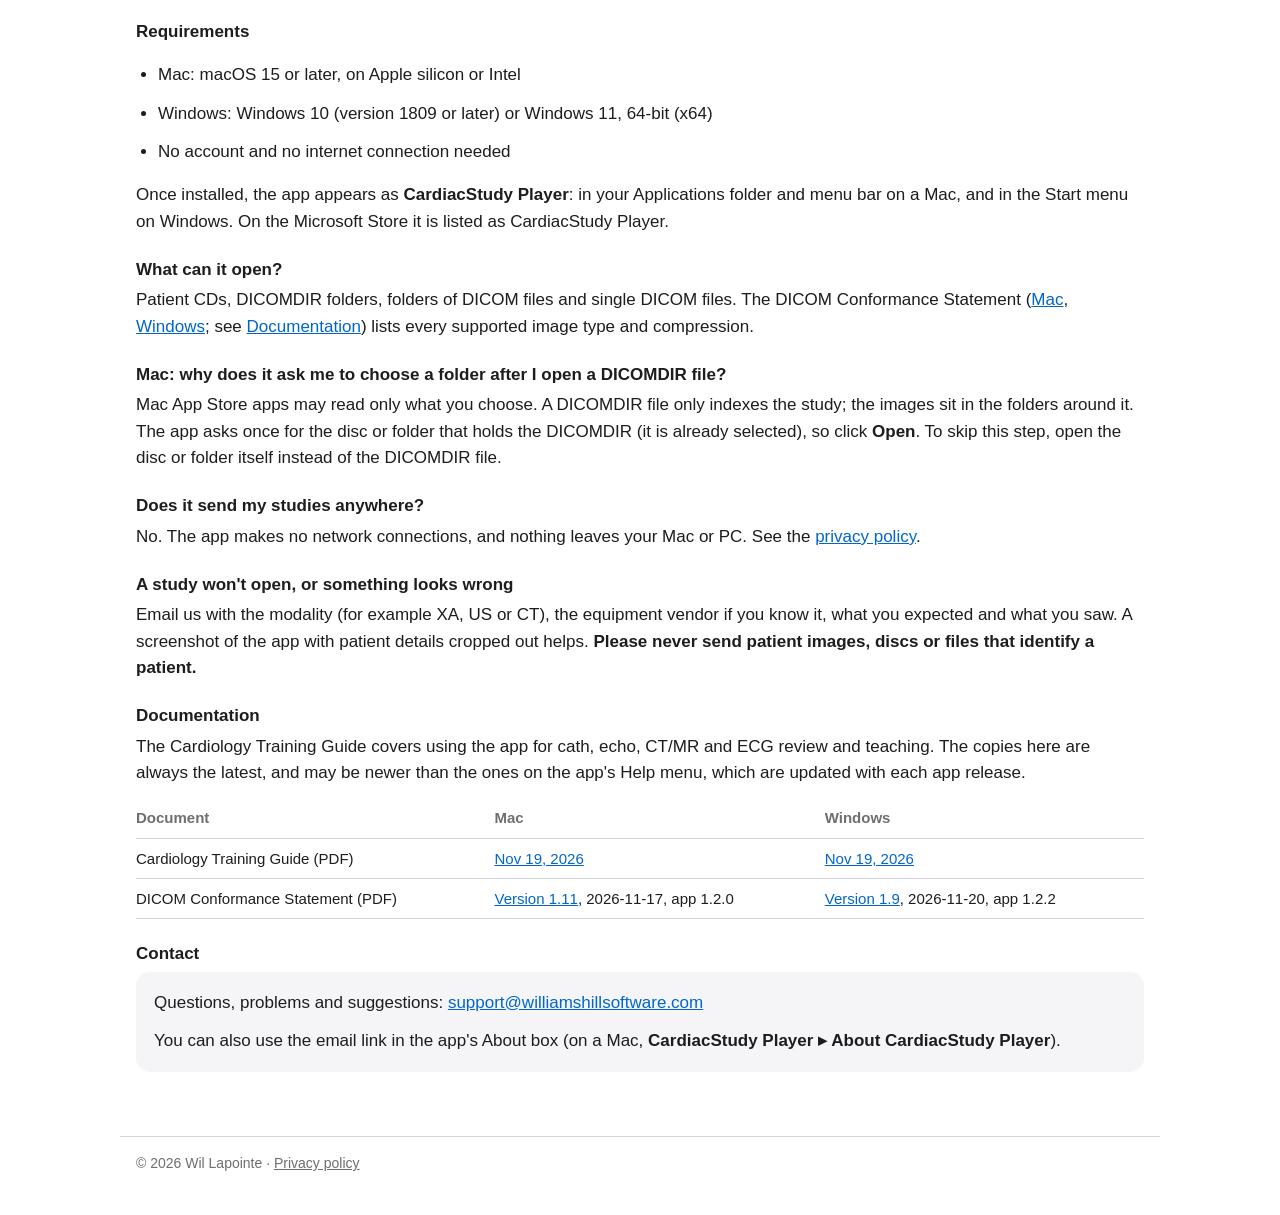
==== commit 064a99c6: "CardiacStudy Player: Microsoft Store version 1.2.2 The 1.2.2 update is live on the Microsoft Store (" ====
--- a/cardiacstudy-player/index.html
+++ b/cardiacstudy-player/index.html
@@ -36,7 +36,7 @@
       </picture>
     </a>
   </div>
-  <p class="latest">Mac App Store: version <span id="mac-version">1.1.0</span> · Microsoft Store: version 1.2.1 (CardiacStudy Player) · <a href="#versions">What's new</a></p>
+  <p class="latest">Mac App Store: version <span id="mac-version">1.1.0</span> · Microsoft Store: version 1.2.2 (CardiacStudy Player) · <a href="#versions">What's new</a></p>
 
   <p class="lede">Play cath and echo cines at their acquired frame rate, with the study's reports and ECG in the same window. Opens patient CDs offline. One purchase, no subscription.</p>
 
@@ -223,12 +223,12 @@
     <thead><tr><th>Store</th><th>Latest version</th><th>Requires</th></tr></thead>
     <tbody>
       <tr><td><a href="https://apps.apple.com/app/id6824492948">Mac App Store</a></td><td><span id="mac-version-2">1.1.0</span></td><td>macOS 15 or later, Apple silicon or Intel</td></tr>
-      <tr><td><a href="https://apps.microsoft.com/detail/9NCS1WJT41L2">Microsoft Store</a></td><td>1.2.1</td><td>Windows 10 (1809 or later) or Windows 11, 64-bit (x64)</td></tr>
+      <tr><td><a href="https://apps.microsoft.com/detail/9NCS1WJT41L2">Microsoft Store</a></td><td>1.2.2</td><td>Windows 10 (1809 or later) or Windows 11, 64-bit (x64)</td></tr>
     </tbody>
   </table>
 
   <h3>1.2: Annotate and Measure (November 2026)</h3>
-  <p class="ver-note">Mac 1.2.0 is in review with Apple. Windows 1.2.1 is the first Microsoft Store release, with everything below.</p>
+  <p class="ver-note">Mac 1.2.0 is in review with Apple. Windows 1.2.1 was the first Microsoft Store release, with everything below; Windows 1.2.2 adds the training guide's Measurements by modality chapter.</p>
   <ul>
     <li>Annotate: text, arrows, boxes and ovals over the image, kept with the study and burned into copied and exported images</li>
     <li>Angiography: stenosis (manual QCA, with edges snapped to the vessel) and LV ejection fraction from a ventriculogram</li>
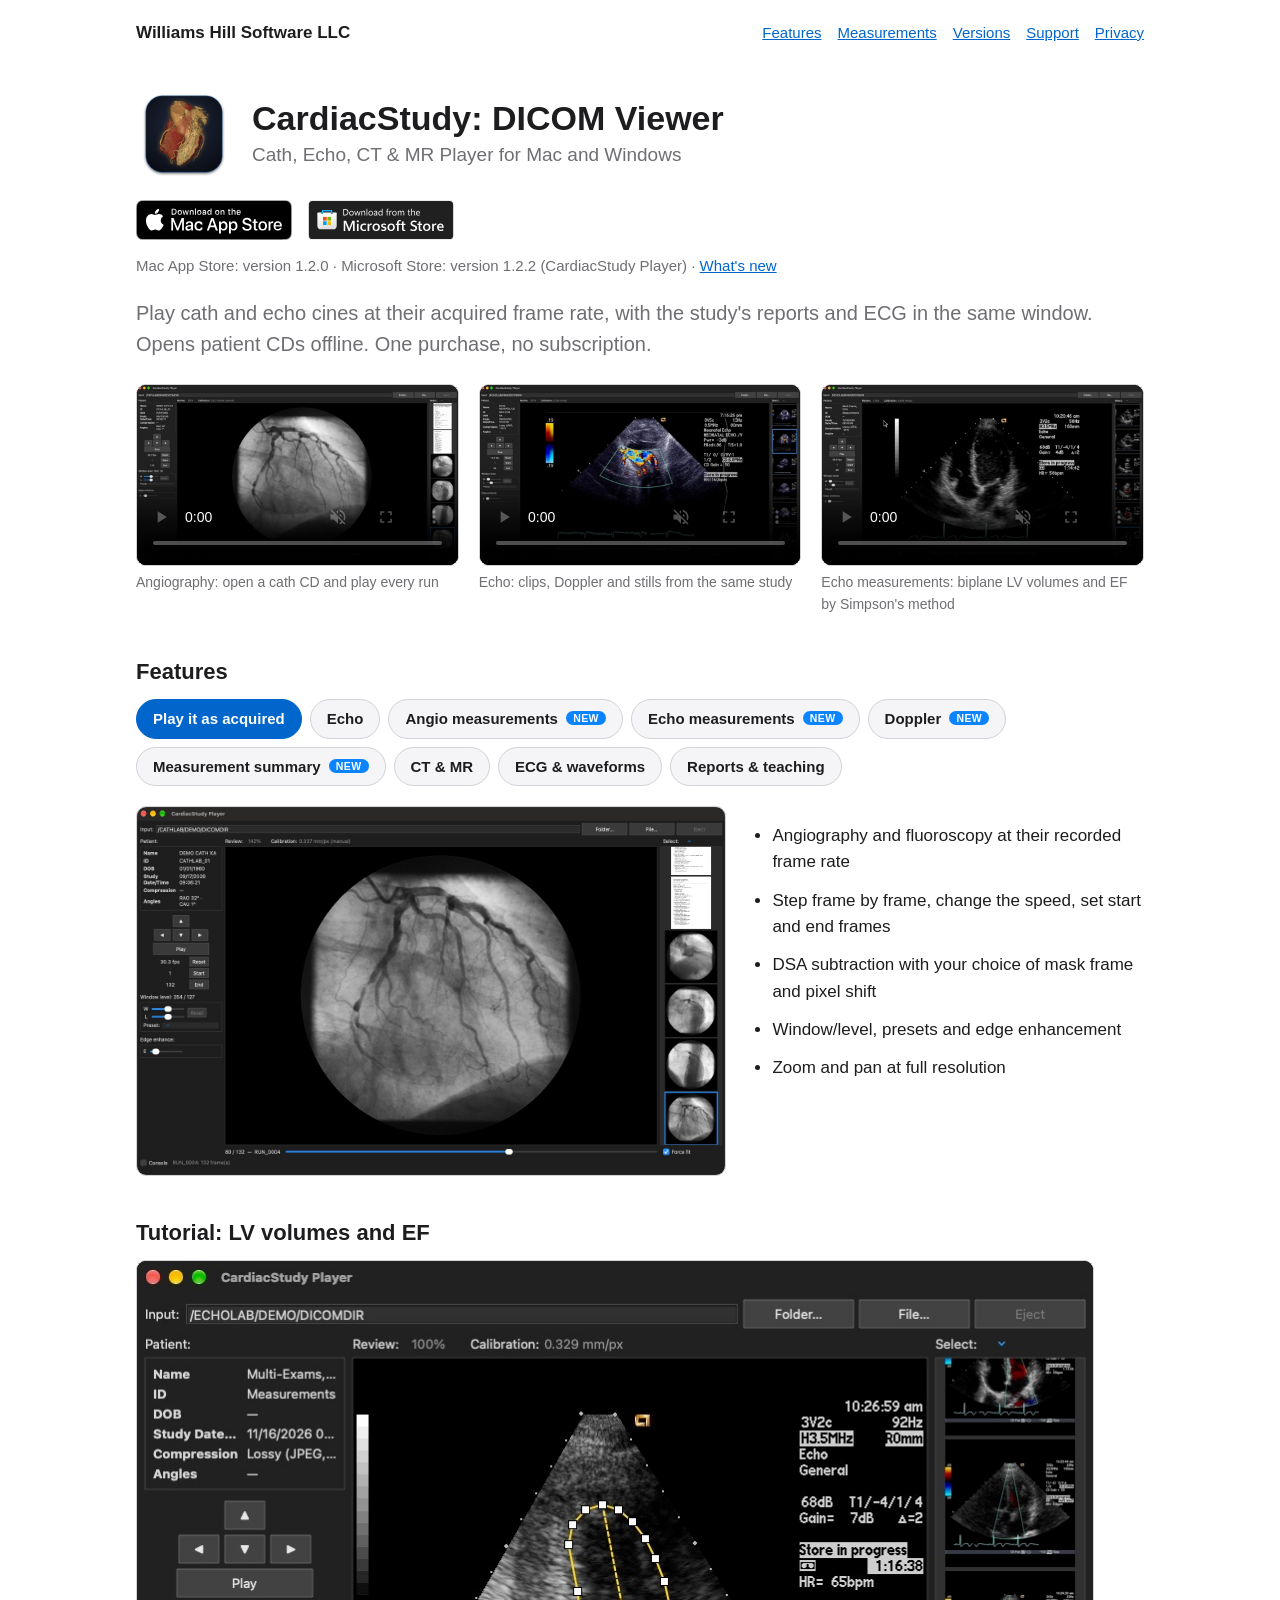
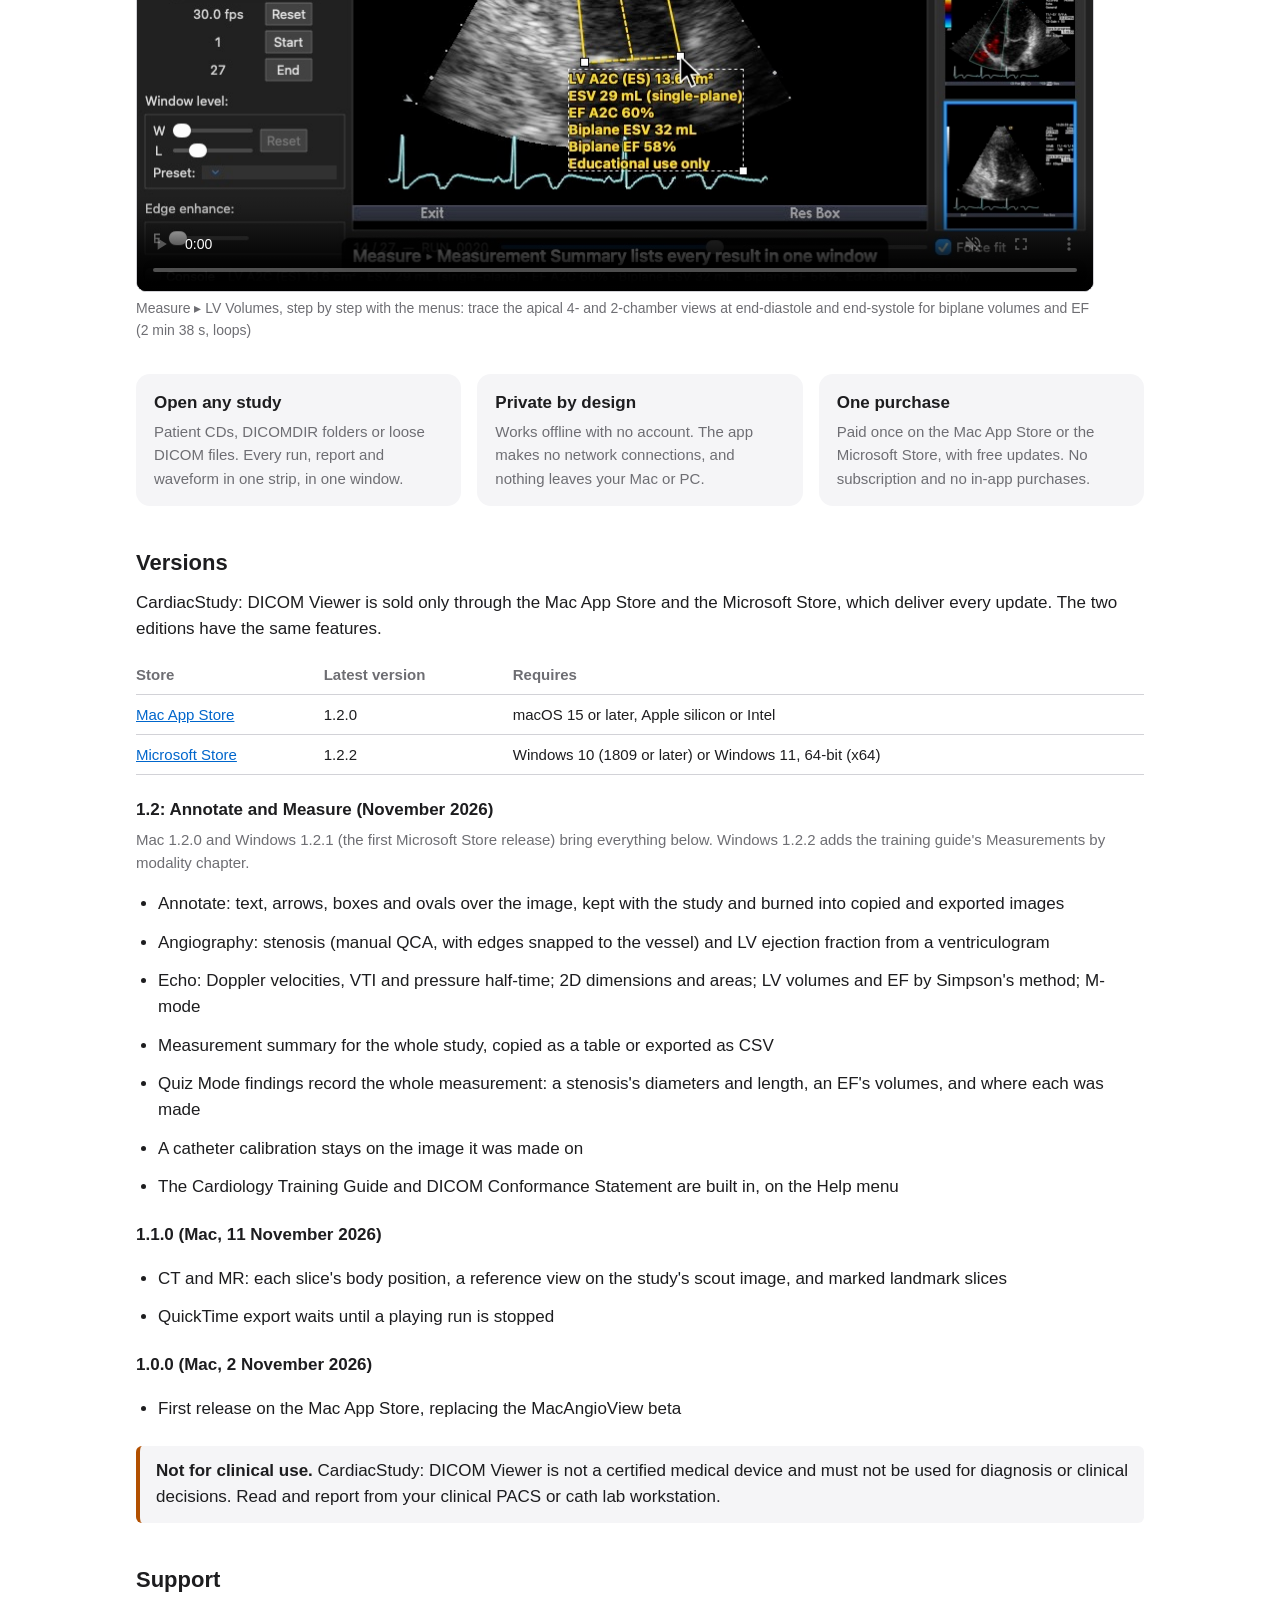
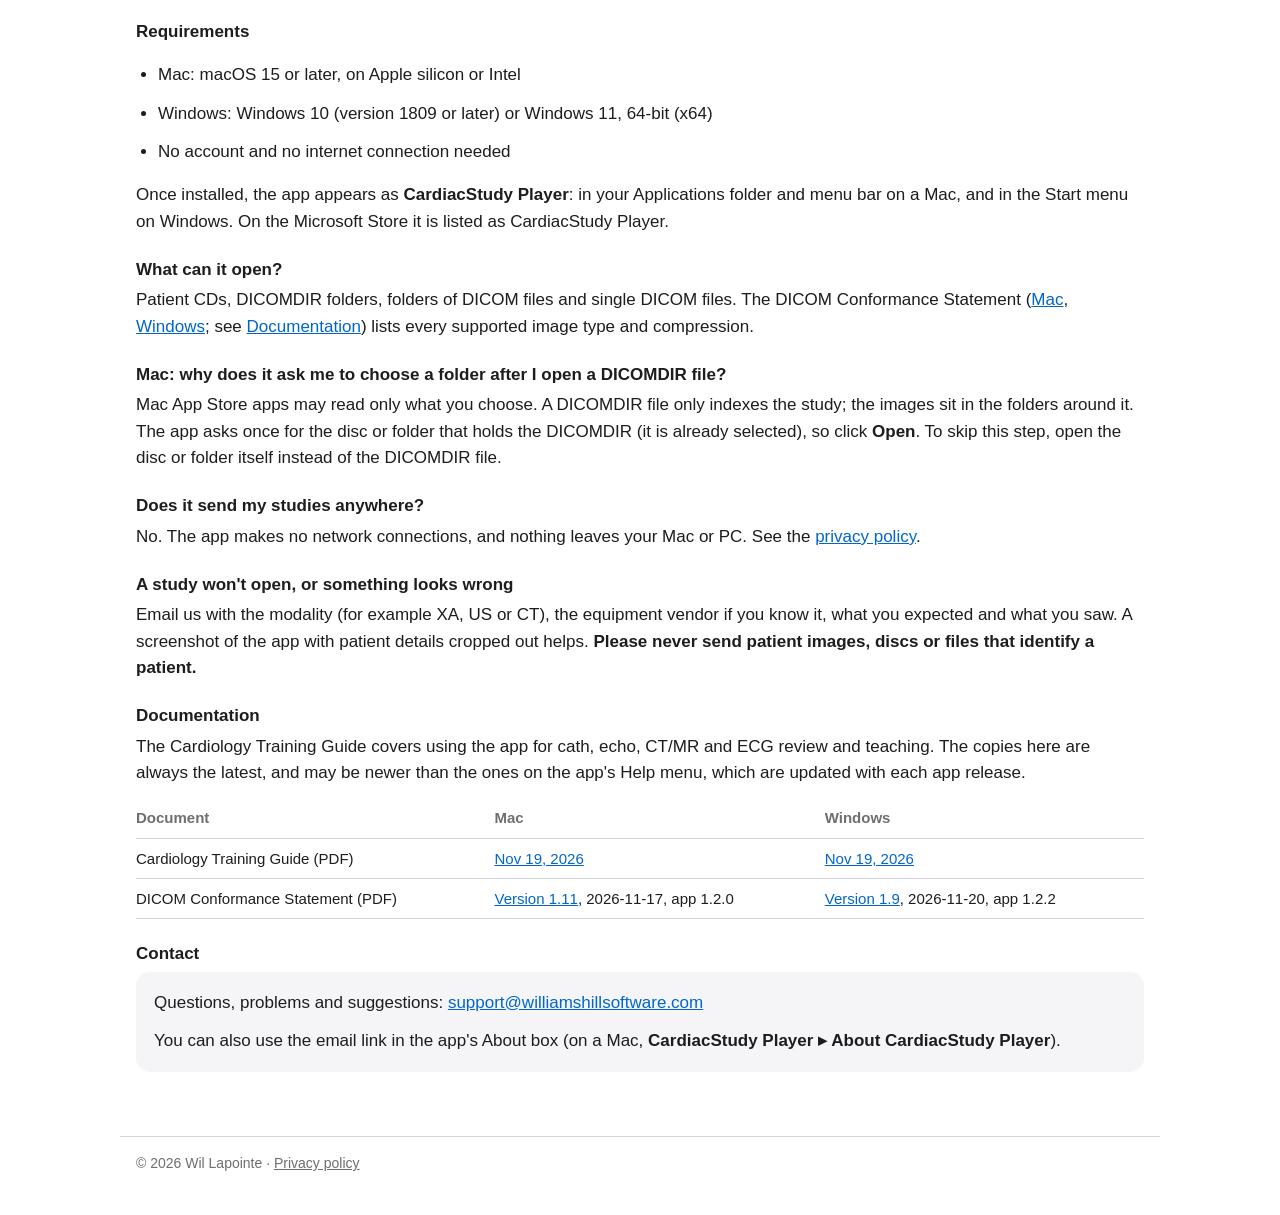
==== commit 402b8b07: "CardiacStudy Player: Mac App Store version 1.2.0 is live Co-Authored-By: Claude Opus 5.5 <noreply@an" ====
--- a/cardiacstudy-player/index.html
+++ b/cardiacstudy-player/index.html
@@ -36,7 +36,7 @@
       </picture>
     </a>
   </div>
-  <p class="latest">Mac App Store: version <span id="mac-version">1.1.0</span> · Microsoft Store: version 1.2.2 (CardiacStudy Player) · <a href="#versions">What's new</a></p>
+  <p class="latest">Mac App Store: version <span id="mac-version">1.2.0</span> · Microsoft Store: version 1.2.2 (CardiacStudy Player) · <a href="#versions">What's new</a></p>
 
   <p class="lede">Play cath and echo cines at their acquired frame rate, with the study's reports and ECG in the same window. Opens patient CDs offline. One purchase, no subscription.</p>
 
@@ -222,13 +222,13 @@
   <table class="versions">
     <thead><tr><th>Store</th><th>Latest version</th><th>Requires</th></tr></thead>
     <tbody>
-      <tr><td><a href="https://apps.apple.com/app/id6824492948">Mac App Store</a></td><td><span id="mac-version-2">1.1.0</span></td><td>macOS 15 or later, Apple silicon or Intel</td></tr>
+      <tr><td><a href="https://apps.apple.com/app/id6824492948">Mac App Store</a></td><td><span id="mac-version-2">1.2.0</span></td><td>macOS 15 or later, Apple silicon or Intel</td></tr>
       <tr><td><a href="https://apps.microsoft.com/detail/9NCS1WJT41L2">Microsoft Store</a></td><td>1.2.2</td><td>Windows 10 (1809 or later) or Windows 11, 64-bit (x64)</td></tr>
     </tbody>
   </table>
 
   <h3>1.2: Annotate and Measure (November 2026)</h3>
-  <p class="ver-note">Mac 1.2.0 is in review with Apple. Windows 1.2.1 was the first Microsoft Store release, with everything below; Windows 1.2.2 adds the training guide's Measurements by modality chapter.</p>
+  <p class="ver-note">Mac 1.2.0 and Windows 1.2.1 (the first Microsoft Store release) bring everything below. Windows 1.2.2 adds the training guide's Measurements by modality chapter.</p>
   <ul>
     <li>Annotate: text, arrows, boxes and ovals over the image, kept with the study and burned into copied and exported images</li>
     <li>Angiography: stenosis (manual QCA, with edges snapped to the vessel) and LV ejection fraction from a ventriculogram</li>
